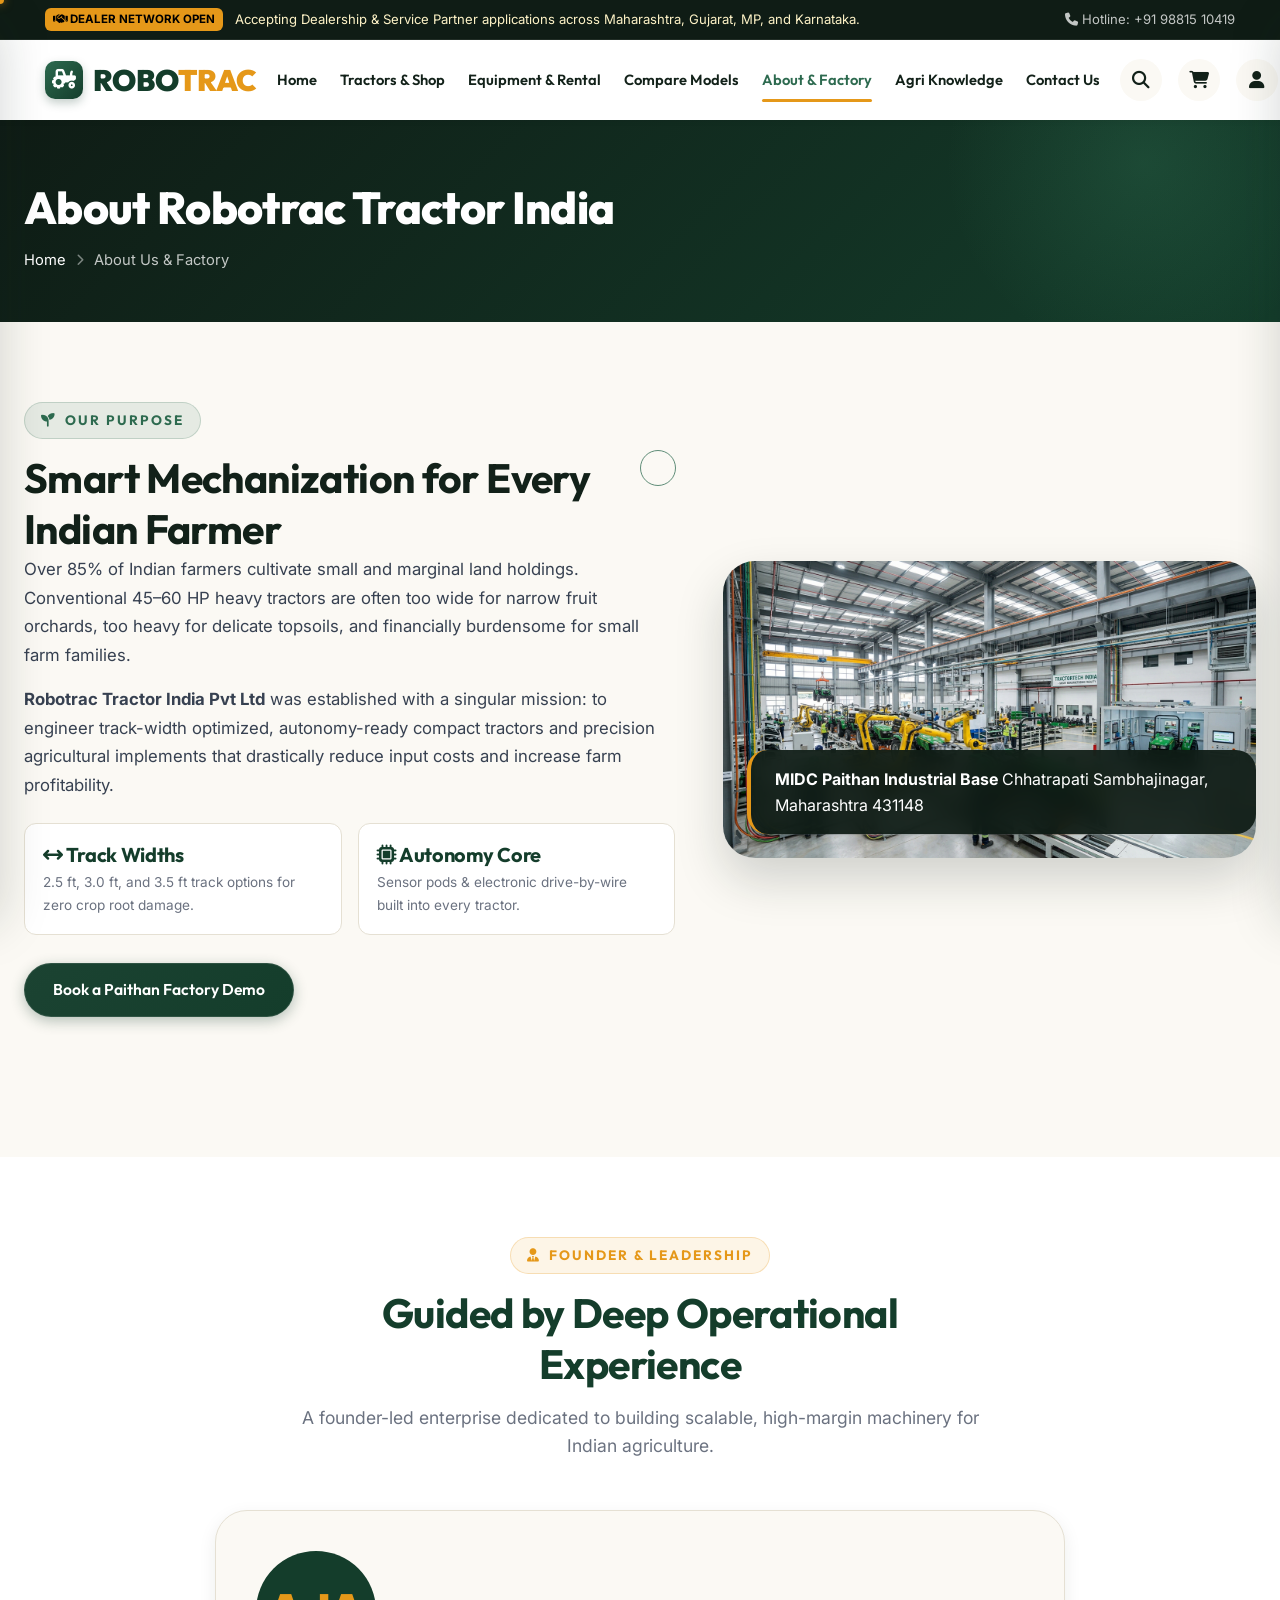
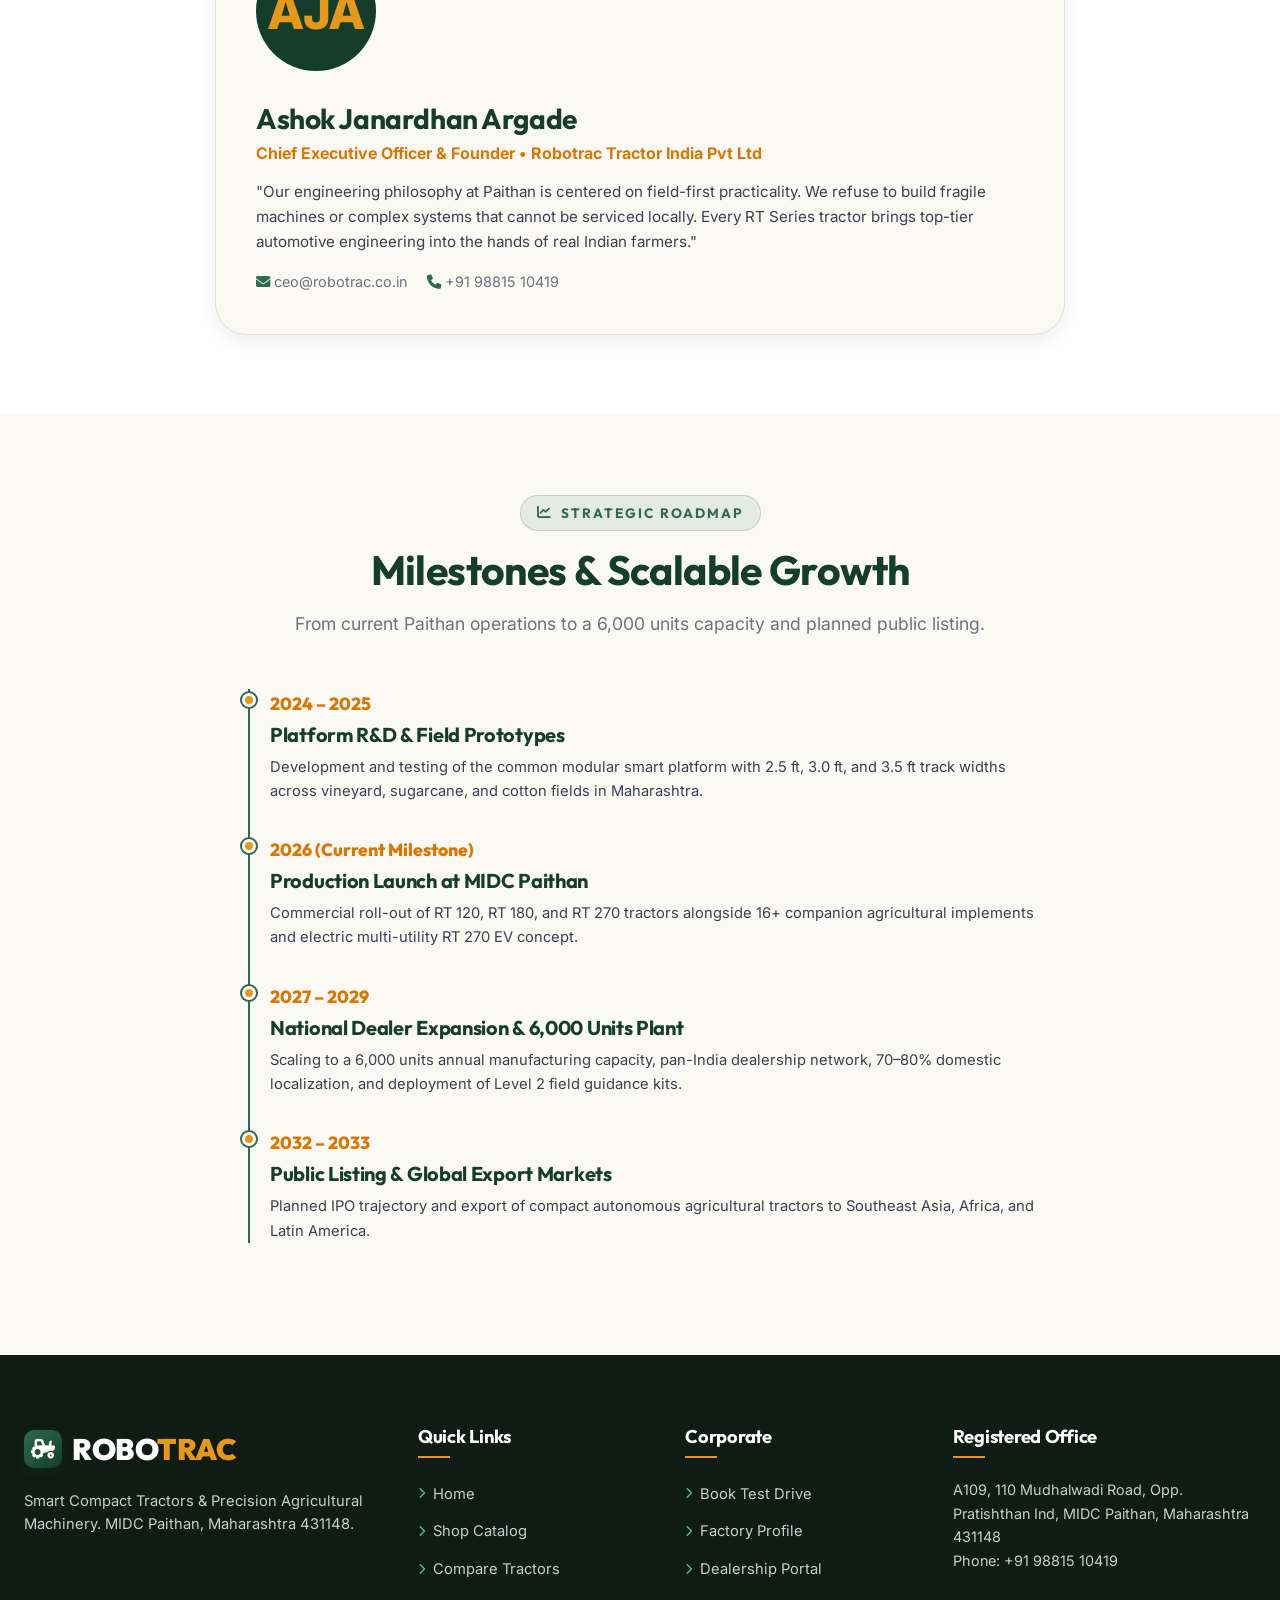
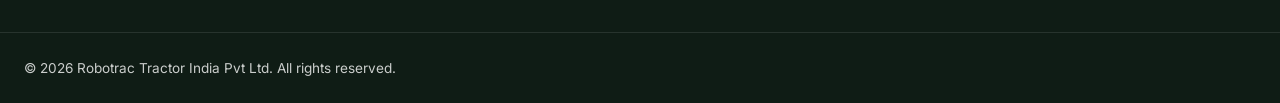
==== about.html @ bf5b4c95 "Initial commit: Multi-page agriculture & tractor ecommerce website for Robotrac RT Series" ====
<!DOCTYPE html>
<html lang="en">
<head>
  <meta charset="UTF-8" />
  <meta name="viewport" content="width=device-width, initial-scale=1.0" />
  <title>About Us & MIDC Paithan Factory | Robotrac Tractor India</title>
  <meta name="description" content="Learn about Robotrac Tractor India Pvt Ltd, our leadership under Ashok Janardhan Argade, our manufacturing facility at MIDC Paithan Maharashtra, and our Make in India vision." />
  
  <link rel="icon" type="image/svg+xml" href="data:image/svg+xml,<svg xmlns='http://www.w3.org/2000/svg' viewBox='0 0 100 100'><text y='.9em' font-size='90'>🚜</text></svg>" />
  <link rel="stylesheet" href="https://cdnjs.cloudflare.com/ajax/libs/font-awesome/6.5.1/css/all.min.css" />

  <link rel="stylesheet" href="css/main.css" />
  <link rel="stylesheet" href="css/components.css" />
  <link rel="stylesheet" href="css/pages.css" />
  <link rel="stylesheet" href="css/responsive.css" />
</head>
<body>

  <!-- Top Ticker -->
  <div class="top-ticker">
    <div class="container top-ticker-inner">
      <div class="ticker-highlight">
        <span class="ticker-badge"><i class="fa-solid fa-handshake"></i> Dealer Network Open</span>
        <span>Accepting Dealership & Service Partner applications across Maharashtra, Gujarat, MP, and Karnataka.</span>
      </div>
      <div class="ticker-links">
        <a href="tel:+919881510419"><i class="fa-solid fa-phone"></i> Hotline: +91 98815 10419</a>
      </div>
    </div>
  </div>

  <!-- Header -->
  <header class="site-header" id="mainNavbar">
    <div class="container nav-container">
      <a href="index.html" class="brand-logo">
        <div class="logo-leaf-icon"><i class="fa-solid fa-tractor"></i></div>
        <span>ROBO<span class="brand-highlight">TRAC</span></span>
      </a>

      <nav class="nav-menu-desktop" aria-label="Main Navigation">
        <div class="nav-item"><a href="index.html" class="nav-link-item">Home</a></div>
        <div class="nav-item"><a href="shop.html" class="nav-link-item">Tractors & Shop</a></div>
        <div class="nav-item"><a href="services.html" class="nav-link-item">Equipment & Rental</a></div>
        <div class="nav-item"><a href="compare.html" class="nav-link-item">Compare Models</a></div>
        <div class="nav-item"><a href="about.html" class="nav-link-item active">About & Factory</a></div>
        <div class="nav-item"><a href="blog.html" class="nav-link-item">Agri Knowledge</a></div>
        <div class="nav-item"><a href="contact.html" class="nav-link-item">Contact Us</a></div>
      </nav>

      <div class="nav-actions">
        <button class="nav-icon-btn search-trigger-btn" aria-label="Search site"><i class="fa-solid fa-magnifying-glass"></i></button>
        <button class="nav-icon-btn cart-toggle-btn" aria-label="Cart"><i class="fa-solid fa-cart-shopping"></i><span class="cart-count-badge" style="display:none;">0</span></button>
        <a href="login.html" class="nav-icon-btn" aria-label="Farmer Login" title="Farmer Account"><i class="fa-solid fa-user"></i></a>
        <button class="mobile-menu-toggle" id="mobileNavToggle" aria-label="Toggle menu"><i class="fa-solid fa-bars-staggered"></i></button>
      </div>
    </div>
  </header>

  <!-- Page Banner -->
  <section class="page-hero-banner">
    <div class="container">
      <h1 class="page-hero-title">About Robotrac Tractor India</h1>
      <div class="breadcrumb-list">
        <a href="index.html">Home</a>
        <i class="fa-solid fa-chevron-right"></i>
        <span>About Us & Factory</span>
      </div>
    </div>
  </section>

  <!-- Story & Vision -->
  <section class="section-padding" style="background: var(--bg-cream);">
    <div class="container">
      <div class="factory-showcase-grid">
        <div>
          <span class="eyebrow-tag"><i class="fa-solid fa-seedling"></i> Our Purpose</span>
          <h2>Smart Mechanization for Every Indian Farmer</h2>
          <p style="font-size:1.05rem; line-height:1.7; color:var(--text-body); margin-bottom:16px;">
            Over 85% of Indian farmers cultivate small and marginal land holdings. Conventional 45–60 HP heavy tractors are often too wide for narrow fruit orchards, too heavy for delicate topsoils, and financially burdensome for small farm families.
          </p>
          <p style="font-size:1.05rem; line-height:1.7; color:var(--text-body); margin-bottom:24px;">
            <strong>Robotrac Tractor India Pvt Ltd</strong> was established with a singular mission: to engineer track-width optimized, autonomy-ready compact tractors and precision agricultural implements that drastically reduce input costs and increase farm profitability.
          </p>
          
          <div style="display:grid; grid-template-columns:1fr 1fr; gap:16px; margin-bottom:28px;">
            <div style="background:#ffffff; padding:18px; border-radius:var(--radius-md); border:1px solid var(--border-light);">
              <h4 style="color:var(--primary-forest); margin-bottom:4px;"><i class="fa-solid fa-arrows-left-right"></i> Track Widths</h4>
              <p style="font-size:0.85rem; color:var(--text-muted); margin:0;">2.5 ft, 3.0 ft, and 3.5 ft track options for zero crop root damage.</p>
            </div>
            <div style="background:#ffffff; padding:18px; border-radius:var(--radius-md); border:1px solid var(--border-light);">
              <h4 style="color:var(--primary-forest); margin-bottom:4px;"><i class="fa-solid fa-microchip"></i> Autonomy Core</h4>
              <p style="font-size:0.85rem; color:var(--text-muted); margin:0;">Sensor pods & electronic drive-by-wire built into every tractor.</p>
            </div>
          </div>
          
          <a href="contact.html?type=test-drive" class="btn btn-primary">Book a Paithan Factory Demo</a>
        </div>

        <div class="factory-img-frame">
          <img src="images/factory-paithan.jpg" alt="MIDC Paithan Manufacturing Facility">
          <div class="factory-badge-over">
            <strong>MIDC Paithan Industrial Base</strong>
            <span>Chhatrapati Sambhajinagar, Maharashtra 431148</span>
          </div>
        </div>
      </div>
    </div>
  </section>

  <!-- Leadership & Corporate Profile -->
  <section class="section-padding" style="background: var(--bg-white);">
    <div class="container">
      <div class="section-title-wrap">
        <span class="eyebrow-tag gold"><i class="fa-solid fa-user-tie"></i> Founder & Leadership</span>
        <h2>Guided by Deep Operational Experience</h2>
        <p class="section-subtitle">A founder-led enterprise dedicated to building scalable, high-margin machinery for Indian agriculture.</p>
      </div>

      <div style="max-width:850px; margin:0 auto; background:var(--bg-cream); border-radius:var(--radius-xl); padding:40px; border:1px solid var(--border-light); box-shadow:var(--shadow-md);">
        <div style="display:flex; gap:30px; align-items:center; flex-wrap:wrap;">
          <div style="width:120px; height:120px; border-radius:50%; background:var(--primary-forest); color:var(--accent-amber); display:flex; align-items:center; justify-content:center; font-size:3rem; font-weight:800; flex-shrink:0;">
            AJA
          </div>
          <div style="flex-grow:1;">
            <h3 style="color:var(--primary-forest); margin-bottom:4px;">Ashok Janardhan Argade</h3>
            <p style="color:var(--accent-warm); font-weight:700; margin-bottom:12px;">Chief Executive Officer & Founder • Robotrac Tractor India Pvt Ltd</p>
            <p style="font-size:0.95rem; color:var(--text-body); line-height:1.65; margin-bottom:16px;">
              "Our engineering philosophy at Paithan is centered on field-first practicality. We refuse to build fragile machines or complex systems that cannot be serviced locally. Every RT Series tractor brings top-tier automotive engineering into the hands of real Indian farmers."
            </p>
            <div style="display:flex; gap:20px; font-size:0.9rem; color:var(--text-muted);">
              <span><i class="fa-solid fa-envelope" style="color:var(--primary-leaf);"></i> ceo@robotrac.co.in</span>
              <span><i class="fa-solid fa-phone" style="color:var(--primary-leaf);"></i> +91 98815 10419</span>
            </div>
          </div>
        </div>
      </div>
    </div>
  </section>

  <!-- Make in India, CSR & Corporate Roadmap -->
  <section class="section-padding" style="background: var(--bg-cream);">
    <div class="container">
      <div class="section-title-wrap">
        <span class="eyebrow-tag"><i class="fa-solid fa-chart-line"></i> Strategic Roadmap</span>
        <h2>Milestones & Scalable Growth</h2>
        <p class="section-subtitle">From current Paithan operations to a 6,000 units capacity and planned public listing.</p>
      </div>

      <div style="max-width:800px; margin:0 auto;" class="timeline-vertical">
        <div class="timeline-point-item">
          <span class="timeline-year-tag">2024 – 2025</span>
          <h4 style="color:var(--primary-forest); margin:4px 0 8px 0;">Platform R&D & Field Prototypes</h4>
          <p style="font-size:0.92rem; color:var(--text-body);">
            Development and testing of the common modular smart platform with 2.5 ft, 3.0 ft, and 3.5 ft track widths across vineyard, sugarcane, and cotton fields in Maharashtra.
          </p>
        </div>

        <div class="timeline-point-item">
          <span class="timeline-year-tag">2026 (Current Milestone)</span>
          <h4 style="color:var(--primary-forest); margin:4px 0 8px 0;">Production Launch at MIDC Paithan</h4>
          <p style="font-size:0.92rem; color:var(--text-body);">
            Commercial roll-out of RT 120, RT 180, and RT 270 tractors alongside 16+ companion agricultural implements and electric multi-utility RT 270 EV concept.
          </p>
        </div>

        <div class="timeline-point-item">
          <span class="timeline-year-tag">2027 – 2029</span>
          <h4 style="color:var(--primary-forest); margin:4px 0 8px 0;">National Dealer Expansion & 6,000 Units Plant</h4>
          <p style="font-size:0.92rem; color:var(--text-body);">
            Scaling to a 6,000 units annual manufacturing capacity, pan-India dealership network, 70–80% domestic localization, and deployment of Level 2 field guidance kits.
          </p>
        </div>

        <div class="timeline-point-item">
          <span class="timeline-year-tag">2032 – 2033</span>
          <h4 style="color:var(--primary-forest); margin:4px 0 8px 0;">Public Listing & Global Export Markets</h4>
          <p style="font-size:0.92rem; color:var(--text-body);">
            Planned IPO trajectory and export of compact autonomous agricultural tractors to Southeast Asia, Africa, and Latin America.
          </p>
        </div>
      </div>
    </div>
  </section>

  <!-- Footer -->
  <footer class="site-footer">
    <div class="container footer-top-grid">
      <div class="footer-brand-col">
        <a href="index.html" class="brand-logo">
          <div class="logo-leaf-icon"><i class="fa-solid fa-tractor"></i></div>
          <span>ROBO<span class="brand-highlight">TRAC</span></span>
        </a>
        <p>Smart Compact Tractors & Precision Agricultural Machinery. MIDC Paithan, Maharashtra 431148.</p>
      </div>
      <div>
        <h4 class="footer-widget-title">Quick Links</h4>
        <ul class="footer-links-list">
          <li><a href="index.html"><i class="fa-solid fa-chevron-right"></i> Home</a></li>
          <li><a href="shop.html"><i class="fa-solid fa-chevron-right"></i> Shop Catalog</a></li>
          <li><a href="compare.html"><i class="fa-solid fa-chevron-right"></i> Compare Tractors</a></li>
        </ul>
      </div>
      <div>
        <h4 class="footer-widget-title">Corporate</h4>
        <ul class="footer-links-list">
          <li><a href="contact.html?type=test-drive"><i class="fa-solid fa-chevron-right"></i> Book Test Drive</a></li>
          <li><a href="about.html"><i class="fa-solid fa-chevron-right"></i> Factory Profile</a></li>
          <li><a href="contact.html?type=dealership"><i class="fa-solid fa-chevron-right"></i> Dealership Portal</a></li>
        </ul>
      </div>
      <div>
        <h4 class="footer-widget-title">Registered Office</h4>
        <p style="font-size:0.9rem;">A109, 110 Mudhalwadi Road, Opp. Pratishthan Ind, MIDC Paithan, Maharashtra 431148<br>Phone: +91 98815 10419</p>
      </div>
    </div>
    <div class="footer-bottom-bar">
      <div class="container footer-bottom-inner">
        <p>© 2026 Robotrac Tractor India Pvt Ltd. All rights reserved.</p>
      </div>
    </div>
  </footer>

  <!-- Slideout Cart -->
  <div class="cart-overlay" id="cartOverlay"></div>
  <aside class="cart-drawer" id="cartDrawer">
    <div class="cart-drawer-header">
      <h3><i class="fa-solid fa-tractor"></i> Machinery Cart</h3>
      <button class="cart-close-btn" id="cartCloseBtn"><i class="fa-solid fa-xmark"></i></button>
    </div>
    <div class="cart-drawer-items" id="cartDrawerItems"></div>
    <div class="cart-drawer-footer" id="cartDrawerFooter"></div>
  </aside>

  <!-- Mobile Menu -->
  <div class="mobile-nav-overlay" id="mobileNavOverlay"></div>
  <aside class="mobile-nav-menu" id="mobileNavMenu">
    <div class="mobile-nav-head">
      <a href="index.html" class="brand-logo" style="font-size:1.4rem;">
        <div class="logo-leaf-icon" style="width:30px;height:30px;font-size:0.9rem;"><i class="fa-solid fa-tractor"></i></div>
        <span>ROBO<span class="brand-highlight">TRAC</span></span>
      </a>
      <button class="mobile-nav-close" id="mobileNavClose"><i class="fa-solid fa-xmark"></i></button>
    </div>
    <div class="mobile-nav-links">
      <a href="index.html" class="mobile-nav-link">Home</a>
      <a href="shop.html" class="mobile-nav-link">Tractors & Shop</a>
      <a href="services.html" class="mobile-nav-link">Equipment Rental</a>
      <a href="compare.html" class="mobile-nav-link">Compare Models</a>
      <a href="about.html" class="mobile-nav-link active">About & Factory</a>
      <a href="blog.html" class="mobile-nav-link">Agri Knowledge</a>
      <a href="contact.html" class="mobile-nav-link">Contact Us</a>
    </div>
  </aside>

  <!-- Mobile Bottom Bar -->
  <nav class="mobile-bottom-bar">
    <div class="mobile-bottom-nav">
      <a href="index.html" class="bottom-nav-item"><i class="fa-solid fa-house"></i><span>Home</span></a>
      <a href="shop.html" class="bottom-nav-item"><i class="fa-solid fa-tractor"></i><span>Tractors</span></a>
      <a href="index.html#customizerSection" class="bottom-nav-item highlight-fab"><i class="fa-solid fa-wand-magic-sparkles"></i><span>EMI</span></a>
      <a href="cart.html" class="bottom-nav-item cart-toggle-btn"><i class="fa-solid fa-cart-shopping"></i><span>Cart</span></a>
      <a href="tel:+919881510419" class="bottom-nav-item"><i class="fa-solid fa-phone-volume"></i><span>Call</span></a>
    </div>
  </nav>

  <script src="js/products-data.js"></script>
  <script src="js/cart.js"></script>
  <script src="js/main.js"></script>
</body>
</html>
---- css/main.css ----
/* ==========================================================================
   ROBOTRAC DESIGN SYSTEM & BASE STYLES
   Inspired by Agrezen, Farmhub & Agrigo Themes
   ========================================================================== */

@import url('https://fonts.googleapis.com/css2?family=Cinzel:wght@500;700&family=Inter:wght@300;400;500;600;700&family=Outfit:wght@400;500;600;700;800;900&display=swap');

:root {
  /* --- Brand Color Tokens --- */
  --primary-forest: #143d2b;       /* Deep rich agriculture forest green */
  --primary-green: #1b4332;        /* Classic Agrezen farm green */
  --primary-leaf: #2d6a4f;         /* Mid leaf green */
  --primary-sprout: #52b788;       /* Vibrant fresh sprout green */
  --primary-light: #d8f3dc;        /* Soft mint accent */

  --accent-amber: #e59819;         /* Golden wheat / Harvest amber */
  --accent-gold: #f59e0b;          /* Bright harvest gold */
  --accent-warm: #d97706;          /* Deep warm bronze gold */
  --accent-cream: #fef3c7;         /* Soft butter cream highlight */

  --bg-cream: #fbf9f4;            /* Warm organic background */
  --bg-light: #f4efe6;            /* Secondary natural background */
  --bg-white: #ffffff;            /* Card & modal pure white */
  --bg-dark: #0f1c15;             /* Footer & dark hero background */
  --bg-darker: #09120e;           /* Deepest dark forest */

  --text-dark: #122119;           /* Primary text dark */
  --text-body: #374151;           /* Crisp body text */
  --text-muted: #6b7280;          /* Secondary gray text */
  --text-light: #9ca3af;          /* Light tertiary text */
  --text-white: #ffffff;          /* Pure white text */
  
  --border-light: #e5e0d3;        /* Warm border */
  --border-green: rgba(27, 67, 50, 0.15);
  --border-gold: rgba(229, 152, 25, 0.25);

  /* --- Shadows & Glassmorphism --- */
  --shadow-sm: 0 2px 6px rgba(18, 33, 25, 0.05);
  --shadow-md: 0 6px 18px rgba(18, 33, 25, 0.08);
  --shadow-lg: 0 14px 30px rgba(18, 33, 25, 0.12);
  --shadow-xl: 0 22px 48px rgba(18, 33, 25, 0.18);
  --shadow-glow: 0 0 25px rgba(82, 183, 136, 0.35);

  /* --- Typography --- */
  --font-heading: 'Outfit', -apple-system, BlinkMacSystemFont, 'Segoe UI', Roboto, sans-serif;
  --font-body: 'Inter', -apple-system, BlinkMacSystemFont, 'Segoe UI', Roboto, sans-serif;
  --font-accent: 'Cinzel', serif;

  /* --- Border Radius --- */
  --radius-sm: 6px;
  --radius-md: 12px;
  --radius-lg: 20px;
  --radius-xl: 32px;
  --radius-full: 9999px;

  /* --- Transitions --- */
  --transition-fast: 0.2s cubic-bezier(0.4, 0, 0.2, 1);
  --transition-normal: 0.35s cubic-bezier(0.4, 0, 0.2, 1);
  --transition-slow: 0.5s cubic-bezier(0.4, 0, 0.2, 1);
}

/* --- Global Reset & Box Sizing --- */
*, *::before, *::after {
  margin: 0;
  padding: 0;
  box-sizing: border-box;
}

html {
  font-size: 16px;
  scroll-behavior: smooth;
  -webkit-text-size-adjust: 100%;
}

/* --- CUSTOM INTERACTIVE CURSOR --- */
.custom-cursor-dot {
  position: fixed;
  top: 0;
  left: 0;
  width: 8px;
  height: 8px;
  background: var(--accent-amber);
  border-radius: 50%;
  pointer-events: none;
  z-index: 999999;
  transform: translate(-50%, -50%);
  transition: width 0.2s, height 0.2s, background 0.2s, opacity 0.2s;
  box-shadow: 0 0 10px rgba(229, 152, 25, 0.6);
}

.custom-cursor-ring {
  position: fixed;
  top: 0;
  left: 0;
  width: 36px;
  height: 36px;
  border: 1.5px solid var(--primary-leaf);
  border-radius: 50%;
  pointer-events: none;
  z-index: 999998;
  transform: translate(-50%, -50%);
  transition: transform 0.08s ease-out, width 0.25s, height 0.25s, border-color 0.25s, background 0.25s;
  opacity: 0.75;
}

body.cursor-hover .custom-cursor-dot {
  width: 14px;
  height: 14px;
  background: var(--primary-sprout);
  box-shadow: 0 0 16px rgba(82, 183, 136, 0.9);
}

body.cursor-hover .custom-cursor-ring {
  width: 52px;
  height: 52px;
  border-color: var(--accent-amber);
  background: rgba(229, 152, 25, 0.08);
  opacity: 0.9;
}

@media (max-width: 1024px) {
  .custom-cursor-dot,
  .custom-cursor-ring {
    display: none !important;
  }
}

/* --- HOVER EFFECTS & SHINE ANIMATIONS --- */
/* Shimmer Shine on Buttons */
.btn {
  position: relative;
  overflow: hidden;
}

.btn::after {
  content: '';
  position: absolute;
  top: -50%;
  left: -60%;
  width: 40%;
  height: 200%;
  background: linear-gradient(
    60deg,
    rgba(255, 255, 255, 0) 0%,
    rgba(255, 255, 255, 0.25) 50%,
    rgba(255, 255, 255, 0) 100%
  );
  transform: rotate(25deg);
  transition: all 0.65s cubic-bezier(0.4, 0, 0.2, 1);
  pointer-events: none;
}

.btn:hover::after {
  left: 130%;
}

/* Product Card Hover Shimmer & Glow */
.product-card {
  transition: transform 0.4s cubic-bezier(0.165, 0.84, 0.44, 1), box-shadow 0.4s cubic-bezier(0.165, 0.84, 0.44, 1), border-color 0.3s ease;
  position: relative;
}

.product-card:hover {
  transform: translateY(-8px) scale(1.01);
  box-shadow: 0 20px 40px rgba(20, 61, 43, 0.16);
  border-color: var(--primary-sprout);
}

.product-thumb-box::before {
  content: '';
  position: absolute;
  top: 0;
  left: -100%;
  width: 50%;
  height: 100%;
  background: linear-gradient(
    to right,
    rgba(255, 255, 255, 0) 0%,
    rgba(255, 255, 255, 0.3) 50%,
    rgba(255, 255, 255, 0) 100%
  );
  transform: skewX(-25deg);
  transition: all 0.75s ease;
  z-index: 3;
  pointer-events: none;
}

.product-card:hover .product-thumb-box::before {
  left: 150%;
}

/* Category Round Card Hover */
.category-round-card {
  transition: transform 0.35s cubic-bezier(0.175, 0.885, 0.32, 1.275), box-shadow 0.35s ease, border-color 0.35s ease;
}

.category-round-card:hover {
  transform: translateY(-8px) scale(1.03);
  box-shadow: 0 16px 30px rgba(20, 61, 43, 0.12);
  border-color: var(--accent-amber);
}

/* Service & Feature Card Hover */
.service-box-card,
.tech-feature-card,
.feature-card,
.corp-card,
.offer-card {
  transition: transform 0.35s cubic-bezier(0.165, 0.84, 0.44, 1), box-shadow 0.35s ease, border-color 0.35s ease;
}

.service-box-card:hover,
.feature-card:hover {
  transform: translateY(-8px);
  box-shadow: 0 20px 40px rgba(20, 61, 43, 0.15);
  border-color: var(--primary-sprout);
}

/* Action Buttons Hover Rotate & Glow */
.action-btn {
  transition: transform 0.25s cubic-bezier(0.175, 0.885, 0.32, 1.275), background 0.2s, color 0.2s, box-shadow 0.25s;
}

.action-btn:hover {
  transform: scale(1.15) rotate(4deg);
  box-shadow: 0 6px 16px rgba(0, 0, 0, 0.2);
}

/* Nav Link Hover Underline Animation */
.nav-link-item {
  position: relative;
}

.nav-link-item::after {
  content: '';
  position: absolute;
  bottom: 2px;
  left: 50%;
  width: 0;
  height: 2px;
  background: var(--accent-amber);
  transition: width 0.3s cubic-bezier(0.4, 0, 0.2, 1), left 0.3s cubic-bezier(0.4, 0, 0.2, 1);
  border-radius: 2px;
}

.nav-link-item:hover::after {
  width: 100%;
  left: 0;
}

.nav-link-item.active::after {
  width: 100%;
  left: 0;
}

body {
  font-family: var(--font-body);
  color: var(--text-body);
  background-color: var(--bg-cream);
  line-height: 1.65;
  overflow-x: hidden;
  position: relative;
  -webkit-font-smoothing: antialiased;
}

body.no-scroll,
body.drawer-open {
  overflow: hidden;
}

/* --- Typography Defaults --- */
h1, h2, h3, h4, h5, h6 {
  font-family: var(--font-heading);
  color: var(--text-dark);
  font-weight: 700;
  line-height: 1.25;
  letter-spacing: -0.015em;
}

h1 { font-size: clamp(2.2rem, 4.5vw, 3.8rem); font-weight: 800; }
h2 { font-size: clamp(1.8rem, 3.2vw, 2.6rem); }
h3 { font-size: clamp(1.35rem, 2.2vw, 1.85rem); }
h4 { font-size: 1.25rem; }
h5 { font-size: 1.1rem; }
h6 { font-size: 0.95rem; }

p {
  margin-bottom: 1rem;
}

p:last-child {
  margin-bottom: 0;
}

a {
  color: inherit;
  text-decoration: none;
  transition: color var(--transition-fast);
}

img {
  max-width: 100%;
  height: auto;
  display: block;
}

ul, ol {
  list-style: none;
}

button, input, select, textarea {
  font-family: inherit;
  font-size: 1rem;
  border: none;
  outline: none;
}

button {
  cursor: pointer;
  background: transparent;
}

/* --- Layout Containers --- */
.container {
  width: 100%;
  max-width: 1280px;
  margin-left: auto;
  margin-right: auto;
  padding-left: 24px;
  padding-right: 24px;
}

.container-fluid {
  width: 100%;
  padding-left: 24px;
  padding-right: 24px;
}

.section-padding {
  padding-top: 80px;
  padding-bottom: 80px;
}

.section-padding-sm {
  padding-top: 48px;
  padding-bottom: 48px;
}

.section-title-wrap {
  text-align: center;
  max-width: 720px;
  margin: 0 auto 50px auto;
}

.section-title-wrap.text-start {
  text-align: left;
  margin-left: 0;
}

.eyebrow-tag {
  display: inline-flex;
  align-items: center;
  gap: 8px;
  font-family: var(--font-heading);
  font-size: 0.85rem;
  font-weight: 700;
  text-transform: uppercase;
  letter-spacing: 2px;
  color: var(--primary-leaf);
  background: rgba(45, 106, 79, 0.1);
  padding: 6px 16px;
  border-radius: var(--radius-full);
  margin-bottom: 14px;
  border: 1px solid rgba(45, 106, 79, 0.2);
}

.eyebrow-tag.gold {
  color: var(--accent-amber);
  background: rgba(229, 152, 25, 0.1);
  border-color: rgba(229, 152, 25, 0.25);
}

.section-title-wrap h2 {
  margin-bottom: 14px;
  color: var(--primary-forest);
}

.section-subtitle {
  font-size: 1.1rem;
  color: var(--text-muted);
  line-height: 1.6;
}

/* --- Universal Buttons --- */
.btn {
  display: inline-flex;
  align-items: center;
  justify-content: center;
  gap: 10px;
  padding: 13px 28px;
  border-radius: var(--radius-full);
  font-family: var(--font-heading);
  font-size: 0.98rem;
  font-weight: 600;
  transition: all var(--transition-normal);
  text-align: center;
  position: relative;
  overflow: hidden;
  z-index: 1;
}

.btn-primary {
  background: linear-gradient(135deg, var(--primary-green) 0%, var(--primary-forest) 100%);
  color: var(--text-white);
  box-shadow: 0 4px 14px rgba(20, 61, 43, 0.3);
  border: 1px solid rgba(255, 255, 255, 0.1);
}

.btn-primary:hover {
  background: linear-gradient(135deg, var(--primary-leaf) 0%, var(--primary-green) 100%);
  transform: translateY(-2px);
  box-shadow: 0 8px 22px rgba(20, 61, 43, 0.4);
  color: var(--text-white);
}

.btn-accent {
  background: linear-gradient(135deg, var(--accent-amber) 0%, var(--accent-warm) 100%);
  color: #ffffff;
  box-shadow: 0 4px 14px rgba(229, 152, 25, 0.35);
}

.btn-accent:hover {
  background: linear-gradient(135deg, #f59e0b 0%, var(--accent-amber) 100%);
  transform: translateY(-2px);
  box-shadow: 0 8px 22px rgba(229, 152, 25, 0.45);
  color: #ffffff;
}

.btn-outline {
  background: transparent;
  color: var(--primary-green);
  border: 2px solid var(--primary-green);
}

.btn-outline:hover {
  background: var(--primary-green);
  color: var(--text-white);
  transform: translateY(-2px);
}

.btn-outline-white {
  background: rgba(255, 255, 255, 0.08);
  color: #ffffff;
  border: 1.5px solid rgba(255, 255, 255, 0.4);
  backdrop-filter: blur(8px);
}

.btn-outline-white:hover {
  background: #ffffff;
  color: var(--primary-forest);
  border-color: #ffffff;
}

.btn-sm {
  padding: 8px 18px;
  font-size: 0.88rem;
}

.btn-lg {
  padding: 16px 36px;
  font-size: 1.08rem;
}

.btn-icon {
  width: 44px;
  height: 44px;
  padding: 0;
  border-radius: 50%;
}

.w-100 { width: 100%; }

/* --- Badges & Micro-Pills --- */
.product-badge {
  position: absolute;
  top: 14px;
  left: 14px;
  background: var(--accent-amber);
  color: #ffffff;
  font-family: var(--font-heading);
  font-size: 0.75rem;
  font-weight: 700;
  text-transform: uppercase;
  letter-spacing: 0.5px;
  padding: 4px 12px;
  border-radius: var(--radius-full);
  z-index: 2;
  box-shadow: 0 2px 8px rgba(0,0,0,0.15);
}

.product-badge.badge-primary {
  background: var(--primary-green);
}

.product-badge.badge-green {
  background: var(--primary-sprout);
  color: var(--primary-forest);
}

.stars-gold {
  color: #fbbf24;
  display: inline-flex;
  gap: 3px;
  font-size: 0.9rem;
}

/* --- Toast Notifications --- */
.toast-container {
  position: fixed;
  bottom: 24px;
  right: 24px;
  z-index: 99999;
  display: flex;
  flex-direction: column;
  gap: 10px;
  pointer-events: none;
}

.toast-item {
  pointer-events: auto;
  display: flex;
  align-items: center;
  gap: 12px;
  background: #ffffff;
  color: var(--text-dark);
  padding: 14px 20px;
  border-radius: var(--radius-md);
  box-shadow: var(--shadow-xl);
  border-left: 5px solid var(--primary-green);
  font-weight: 500;
  font-size: 0.92rem;
  transform: translateX(120%);
  transition: transform 0.35s cubic-bezier(0.175, 0.885, 0.32, 1.275);
}

.toast-item.show {
  transform: translateX(0);
}

.toast-item.toast-success {
  border-left-color: var(--primary-sprout);
}
.toast-item.toast-success .toast-icon { color: var(--primary-sprout); }

.toast-item.toast-error {
  border-left-color: #ef4444;
}
.toast-item.toast-error .toast-icon { color: #ef4444; }

.toast-item.toast-info {
  border-left-color: var(--accent-amber);
}
.toast-item.toast-info .toast-icon { color: var(--accent-amber); }

/* --- Breadcrumb Bar --- */
.page-hero-banner {
  background: linear-gradient(135deg, var(--bg-dark) 0%, var(--primary-forest) 100%);
  color: #ffffff;
  padding: 60px 0 50px 0;
  position: relative;
  overflow: hidden;
}

.page-hero-banner::after {
  content: '';
  position: absolute;
  right: -5%;
  bottom: -20%;
  width: 400px;
  height: 400px;
  background: radial-gradient(circle, rgba(82, 183, 136, 0.15) 0%, transparent 70%);
  pointer-events: none;
}

.page-hero-title {
  color: #ffffff;
  font-size: clamp(2rem, 3.5vw, 3rem);
  margin-bottom: 12px;
}

.breadcrumb-list {
  display: flex;
  align-items: center;
  gap: 10px;
  font-size: 0.92rem;
  color: rgba(255, 255, 255, 0.75);
}

.breadcrumb-list a {
  color: #ffffff;
}

.breadcrumb-list a:hover {
  color: var(--accent-amber);
}

.breadcrumb-list i {
  font-size: 0.75rem;
  opacity: 0.6;
}

/* --- Back to Top Float --- */
.back-to-top {
  position: fixed;
  bottom: 30px;
  right: 30px;
  width: 46px;
  height: 46px;
  background: var(--primary-green);
  color: #ffffff;
  border-radius: 50%;
  display: flex;
  align-items: center;
  justify-content: center;
  box-shadow: var(--shadow-lg);
  opacity: 0;
  visibility: hidden;
  transform: translateY(20px);
  transition: all var(--transition-normal);
  z-index: 999;
}

.back-to-top.visible {
  opacity: 1;
  visibility: visible;
  transform: translateY(0);
}

.back-to-top:hover {
  background: var(--accent-amber);
  transform: translateY(-4px);
}
---- css/components.css ----
/* ==========================================================================
   ROBOTRAC UI COMPONENTS STYLING
   Header, Hero, Product Cards, Cart Drawer, Customizer, Modals, Footer
   ========================================================================== */

/* --- 1. TOP ANNOUNCEMENT TICKER --- */
.top-ticker {
  background: var(--bg-dark);
  color: var(--accent-cream);
  font-size: 0.82rem;
  padding: 8px 0;
  border-bottom: 1px solid rgba(255, 255, 255, 0.08);
  width: 100%;
}

.top-ticker .container {
  max-width: 100% !important;
  width: 100%;
  padding-left: clamp(20px, 3.5vw, 60px);
  padding-right: clamp(20px, 3.5vw, 60px);
}

.top-ticker-inner {
  display: flex;
  justify-content: space-between;
  align-items: center;
  width: 100%;
}

.ticker-highlight {
  display: flex;
  align-items: center;
  gap: 12px;
  white-space: nowrap;
  overflow: hidden;
  text-overflow: ellipsis;
}

.ticker-badge {
  background: var(--accent-amber);
  color: #000000;
  font-weight: 700;
  font-size: 0.72rem;
  padding: 2px 8px;
  border-radius: var(--radius-sm);
  text-transform: uppercase;
  flex-shrink: 0;
}

.ticker-links {
  display: flex;
  align-items: center;
  gap: 20px;
  flex-shrink: 0;
  white-space: nowrap;
}

.ticker-links a {
  color: rgba(255, 255, 255, 0.75);
}

.ticker-links a:hover {
  color: var(--accent-amber);
}

.ticker-currency select {
  background: rgba(255, 255, 255, 0.1);
  color: #ffffff;
  font-size: 0.78rem;
  padding: 2px 6px;
  border-radius: 4px;
  border: 1px solid rgba(255, 255, 255, 0.2);
}

/* --- 2. HEADER TOPBAR & MAIN NAVIGATION --- */
.header-topbar {
  background: var(--primary-forest);
  color: rgba(255, 255, 255, 0.85);
  font-size: 0.88rem;
  padding: 10px 0;
  border-bottom: 1px solid rgba(255, 255, 255, 0.08);
  width: 100%;
}

.header-topbar .container {
  max-width: 100% !important;
  width: 100%;
  padding-left: clamp(20px, 3.5vw, 60px);
  padding-right: clamp(20px, 3.5vw, 60px);
}

.header-topbar-inner {
  display: flex;
  justify-content: space-between;
  align-items: center;
}

.topbar-info-list {
  display: flex;
  align-items: center;
  gap: 24px;
}

.topbar-info-item {
  display: flex;
  align-items: center;
  gap: 8px;
}

.topbar-info-item i {
  color: var(--accent-amber);
}

.topbar-socials {
  display: flex;
  align-items: center;
  gap: 14px;
}

.topbar-socials a {
  color: rgba(255, 255, 255, 0.7);
  transition: color var(--transition-fast);
}

.topbar-socials a:hover {
  color: var(--accent-amber);
}

/* Main Navbar */
.site-header {
  position: sticky;
  top: 0;
  z-index: 1000;
  background: rgba(255, 255, 255, 0.98);
  backdrop-filter: blur(12px);
  box-shadow: var(--shadow-sm);
  transition: all var(--transition-normal);
  width: 100%;
}

.site-header .container {
  max-width: 100% !important;
  width: 100%;
  padding-left: clamp(20px, 3.5vw, 60px);
  padding-right: clamp(20px, 3.5vw, 60px);
}

.site-header.scrolled {
  background: rgba(255, 255, 255, 0.99);
  box-shadow: var(--shadow-md);
  padding: 2px 0;
}

.nav-container {
  display: flex;
  align-items: center;
  justify-content: space-between;
  height: 80px;
  width: 100%;
  gap: 20px;
}

/* Logo */
.brand-logo {
  display: flex;
  align-items: center;
  gap: 10px;
  font-family: var(--font-heading);
  font-size: 1.85rem;
  font-weight: 900;
  letter-spacing: -0.5px;
  color: var(--primary-forest);
  flex-shrink: 0;
  white-space: nowrap;
}

.brand-logo .brand-highlight {
  color: var(--accent-amber);
}

.brand-logo .logo-leaf-icon {
  width: 38px;
  height: 38px;
  background: linear-gradient(135deg, var(--primary-leaf) 0%, var(--primary-forest) 100%);
  color: #ffffff;
  border-radius: 10px;
  display: flex;
  align-items: center;
  justify-content: center;
  font-size: 1.2rem;
  box-shadow: 0 4px 10px rgba(20, 61, 43, 0.25);
  flex-shrink: 0;
}

/* Desktop Navigation Links - Full Width No-Wrap */
.nav-menu-desktop {
  display: flex;
  align-items: center;
  gap: clamp(14px, 1.8vw, 32px);
  flex-shrink: 0;
  margin: 0 auto;
}

.nav-item {
  position: relative;
  flex-shrink: 0;
}

.nav-link-item {
  font-family: var(--font-heading);
  font-size: clamp(0.92rem, 1.05vw, 1rem);
  font-weight: 600;
  color: var(--text-dark);
  padding: 10px 0;
  display: inline-flex;
  align-items: center;
  gap: 6px;
  transition: color var(--transition-fast);
  white-space: nowrap !important;
  word-break: keep-all;
}

.nav-link-item:hover,
.nav-link-item.active {
  color: var(--primary-leaf);
}

.nav-link-item.active::after {
  content: '';
  position: absolute;
  bottom: 0;
  left: 0;
  width: 100%;
  height: 3px;
  background: var(--accent-amber);
  border-radius: 3px;
}

.nav-actions {
  display: flex;
  align-items: center;
  gap: 12px;
  flex-shrink: 0;
}

/* Dropdown Menu */
.nav-dropdown {
  position: absolute;
  top: 100%;
  left: 0;
  min-width: 240px;
  background: #ffffff;
  border-radius: var(--radius-md);
  box-shadow: var(--shadow-xl);
  padding: 12px 0;
  opacity: 0;
  visibility: hidden;
  transform: translateY(15px);
  transition: all var(--transition-normal);
  border: 1px solid rgba(0, 0, 0, 0.06);
  z-index: 100;
}

.nav-item:hover .nav-dropdown {
  opacity: 1;
  visibility: visible;
  transform: translateY(0);
}

.nav-dropdown a {
  display: flex;
  align-items: center;
  justify-content: space-between;
  padding: 10px 20px;
  font-size: 0.92rem;
  font-weight: 500;
  color: var(--text-body);
  transition: all var(--transition-fast);
}

.nav-dropdown a:hover {
  background: var(--bg-cream);
  color: var(--primary-green);
  padding-left: 24px;
}

.nav-dropdown a small {
  color: var(--accent-amber);
  font-weight: 600;
}

/* Header Action Buttons */
.nav-actions {
  display: flex;
  align-items: center;
  gap: 16px;
}

.nav-icon-btn {
  position: relative;
  width: 42px;
  height: 42px;
  border-radius: 50%;
  background: var(--bg-cream);
  color: var(--text-dark);
  display: flex;
  align-items: center;
  justify-content: center;
  font-size: 1.1rem;
  transition: all var(--transition-fast);
}

.nav-icon-btn:hover {
  background: var(--primary-light);
  color: var(--primary-green);
}

.cart-count-badge,
.wishlist-count-badge {
  position: absolute;
  top: -4px;
  right: -4px;
  background: var(--accent-amber);
  color: #000000;
  font-size: 0.72rem;
  font-weight: 800;
  width: 20px;
  height: 20px;
  border-radius: 50%;
  display: flex;
  align-items: center;
  justify-content: center;
  box-shadow: 0 2px 5px rgba(0,0,0,0.2);
}

.mobile-menu-toggle {
  display: none;
  font-size: 1.4rem;
  color: var(--primary-forest);
  padding: 8px;
}

/* --- 3. HERO BANNER SLIDER --- */
.hero-section {
  position: relative;
  background: linear-gradient(135deg, #0a1711 0%, #143d2b 100%);
  color: #ffffff;
  padding: 90px 0 110px 0;
  overflow: hidden;
}

.hero-bg-overlay {
  position: absolute;
  top: 0;
  left: 0;
  width: 100%;
  height: 100%;
  background-image: url('../images/hero-tractor-banner.jpg');
  background-size: cover;
  background-position: center;
  opacity: 0.35;
  filter: saturate(1.2);
}

.hero-grid {
  position: relative;
  z-index: 2;
  display: grid;
  grid-template-columns: 1.15fr 0.85fr;
  gap: 48px;
  align-items: center;
}

.hero-badge-pill {
  display: inline-flex;
  align-items: center;
  gap: 10px;
  background: rgba(255, 255, 255, 0.12);
  backdrop-filter: blur(10px);
  border: 1px solid rgba(255, 255, 255, 0.25);
  color: var(--accent-amber);
  font-family: var(--font-heading);
  font-weight: 700;
  font-size: 0.85rem;
  letter-spacing: 1px;
  text-transform: uppercase;
  padding: 8px 20px;
  border-radius: var(--radius-full);
  margin-bottom: 24px;
}

.hero-badge-pill i {
  color: var(--primary-sprout);
}

.hero-title {
  color: #ffffff;
  font-size: clamp(2.4rem, 4.2vw, 3.8rem);
  font-weight: 800;
  line-height: 1.18;
  margin-bottom: 20px;
}

.hero-title span {
  background: linear-gradient(135deg, #fef08a 0%, var(--accent-amber) 100%);
  -webkit-background-clip: text;
  -webkit-text-fill-color: transparent;
}

.hero-desc {
  font-size: 1.15rem;
  color: rgba(255, 255, 255, 0.88);
  line-height: 1.7;
  max-width: 580px;
  margin-bottom: 32px;
}

.hero-cta-group {
  display: flex;
  align-items: center;
  gap: 18px;
  flex-wrap: wrap;
  margin-bottom: 40px;
}

.hero-stats-row {
  display: flex;
  align-items: center;
  gap: 36px;
  padding-top: 24px;
  border-top: 1px solid rgba(255, 255, 255, 0.15);
}

.hero-stat-item h3 {
  color: var(--accent-amber);
  font-size: 1.85rem;
  font-weight: 800;
  margin-bottom: 2px;
}

.hero-stat-item p {
  color: rgba(255, 255, 255, 0.75);
  font-size: 0.85rem;
  font-weight: 500;
  margin: 0;
}

/* Hero Right Visual Card */
.hero-visual-col {
  position: relative;
}

.hero-card-featured {
  background: rgba(255, 255, 255, 0.08);
  backdrop-filter: blur(16px);
  border: 1px solid rgba(255, 255, 255, 0.2);
  border-radius: var(--radius-xl);
  padding: 24px;
  box-shadow: 0 20px 50px rgba(0, 0, 0, 0.4);
  position: relative;
}

.hero-card-img {
  width: 100%;
  border-radius: var(--radius-lg);
  object-fit: cover;
  box-shadow: var(--shadow-md);
  margin-bottom: 18px;
}

.hero-card-meta {
  display: flex;
  justify-content: space-between;
  align-items: center;
}

.hero-card-meta h4 {
  color: #ffffff;
  margin-bottom: 4px;
}

.hero-card-meta span {
  color: var(--accent-amber);
  font-weight: 700;
  font-size: 1.2rem;
}

.floating-tech-badge {
  position: absolute;
  top: -15px;
  right: -15px;
  background: linear-gradient(135deg, var(--accent-amber) 0%, var(--accent-warm) 100%);
  color: #000000;
  padding: 12px 18px;
  border-radius: var(--radius-lg);
  font-weight: 800;
  font-size: 0.82rem;
  display: flex;
  align-items: center;
  gap: 8px;
  box-shadow: 0 8px 20px rgba(0,0,0,0.3);
  animation: floatBounce 4s ease-in-out infinite;
}

@keyframes floatBounce {
  0%, 100% { transform: translateY(0); }
  50% { transform: translateY(-8px); }
}

/* --- 4. TRUST & VALUE PROPOSITIONS BAR --- */
.trust-badges-bar {
  background: var(--bg-white);
  padding: 36px 0;
  border-bottom: 1px solid var(--border-light);
  box-shadow: var(--shadow-sm);
}

.trust-badges-grid {
  display: grid;
  grid-template-columns: repeat(4, 1fr);
  gap: 24px;
}

.trust-badge-item {
  display: flex;
  align-items: center;
  gap: 16px;
}

.trust-icon-box {
  width: 54px;
  height: 54px;
  border-radius: var(--radius-md);
  background: var(--bg-cream);
  color: var(--primary-leaf);
  display: flex;
  align-items: center;
  justify-content: center;
  font-size: 1.5rem;
  flex-shrink: 0;
  border: 1px solid var(--border-light);
}

.trust-badge-item:hover .trust-icon-box {
  background: var(--primary-forest);
  color: var(--accent-amber);
}

.trust-badge-info h5 {
  font-size: 1rem;
  font-weight: 700;
  color: var(--primary-forest);
  margin-bottom: 2px;
}

.trust-badge-info p {
  font-size: 0.85rem;
  color: var(--text-muted);
  margin: 0;
}

/* --- 5. CATEGORY SELECTOR CARDS --- */
.category-filter-pills {
  display: flex;
  align-items: center;
  justify-content: center;
  gap: 12px;
  flex-wrap: wrap;
  margin-bottom: 40px;
}

.cat-tab-btn {
  background: #ffffff;
  color: var(--text-dark);
  font-family: var(--font-heading);
  font-size: 0.95rem;
  font-weight: 600;
  padding: 10px 24px;
  border-radius: var(--radius-full);
  border: 1px solid var(--border-light);
  transition: all var(--transition-fast);
  box-shadow: var(--shadow-sm);
}

.cat-tab-btn:hover,
.cat-tab-btn.active {
  background: var(--primary-forest);
  color: #ffffff;
  border-color: var(--primary-forest);
  transform: translateY(-2px);
  box-shadow: var(--shadow-md);
}

/* Circular Category Showcase Grid */
.category-cards-grid {
  display: grid;
  grid-template-columns: repeat(6, 1fr);
  gap: 20px;
  margin-bottom: 50px;
}

.category-round-card {
  background: #ffffff;
  border-radius: var(--radius-lg);
  padding: 24px 16px;
  text-align: center;
  border: 1px solid var(--border-light);
  transition: all var(--transition-normal);
  display: block;
}

.category-round-card:hover {
  transform: translateY(-6px);
  box-shadow: var(--shadow-lg);
  border-color: var(--primary-sprout);
}

.cat-icon-circle {
  width: 70px;
  height: 70px;
  border-radius: 50%;
  background: var(--bg-cream);
  color: var(--primary-green);
  display: flex;
  align-items: center;
  justify-content: center;
  font-size: 1.8rem;
  margin: 0 auto 14px auto;
  transition: all var(--transition-normal);
}

.category-round-card:hover .cat-icon-circle {
  background: var(--primary-forest);
  color: var(--accent-amber);
  transform: rotate(5deg) scale(1.05);
}

.category-round-card h5 {
  font-size: 0.95rem;
  color: var(--primary-forest);
  margin-bottom: 4px;
}

.category-round-card span {
  font-size: 0.8rem;
  color: var(--text-muted);
}

/* --- 6. PRODUCT CARDS & SHOWCASE GRID --- */
.products-grid {
  display: grid;
  grid-template-columns: repeat(3, 1fr);
  gap: 30px;
}

.products-grid-4 {
  display: grid;
  grid-template-columns: repeat(4, 1fr);
  gap: 24px;
}

.product-card {
  background: #ffffff;
  border-radius: var(--radius-lg);
  overflow: hidden;
  border: 1px solid var(--border-light);
  box-shadow: var(--shadow-sm);
  transition: all var(--transition-normal);
  display: flex;
  flex-direction: column;
  height: 100%;
}

.product-card:hover {
  transform: translateY(-6px);
  box-shadow: var(--shadow-xl);
  border-color: rgba(45, 106, 79, 0.3);
}

.product-thumb-box {
  position: relative;
  background: #f8fafc;
  overflow: hidden;
  height: 240px;
}

.product-img {
  width: 100%;
  height: 100%;
  object-fit: cover;
  transition: transform 0.6s cubic-bezier(0.4, 0, 0.2, 1);
}

.product-card:hover .product-img {
  transform: scale(1.06);
}

.product-quick-actions {
  position: absolute;
  top: 14px;
  right: 14px;
  display: flex;
  flex-direction: column;
  gap: 8px;
  opacity: 0;
  transform: translateX(15px);
  transition: all var(--transition-normal);
  z-index: 5;
}

.product-card:hover .product-quick-actions {
  opacity: 1;
  transform: translateX(0);
}

.action-btn {
  width: 36px;
  height: 36px;
  border-radius: 50%;
  background: rgba(255, 255, 255, 0.95);
  color: var(--text-dark);
  display: flex;
  align-items: center;
  justify-content: center;
  font-size: 0.95rem;
  box-shadow: 0 4px 10px rgba(0,0,0,0.12);
  transition: all var(--transition-fast);
}

.action-btn:hover {
  background: var(--primary-forest);
  color: #ffffff;
}

.action-btn.active {
  background: #ef4444;
  color: #ffffff;
}

.product-body {
  padding: 22px;
  display: flex;
  flex-direction: column;
  flex-grow: 1;
}

.product-category-row {
  display: flex;
  justify-content: space-between;
  align-items: center;
  margin-bottom: 8px;
}

.product-cat {
  font-size: 0.75rem;
  font-weight: 700;
  color: var(--primary-leaf);
  letter-spacing: 0.5px;
}

.product-stars {
  display: flex;
  align-items: center;
  gap: 4px;
  font-size: 0.85rem;
  color: #fbbf24;
  font-weight: 600;
}

.product-title {
  font-size: 1.18rem;
  font-weight: 700;
  color: var(--primary-forest);
  margin-bottom: 10px;
  line-height: 1.35;
}

.product-title a:hover {
  color: var(--accent-amber);
}

.product-specs-pills {
  display: flex;
  flex-wrap: wrap;
  gap: 6px;
  margin-bottom: 18px;
}

.spec-pill {
  background: var(--bg-cream);
  color: var(--text-dark);
  font-size: 0.78rem;
  font-weight: 600;
  padding: 4px 10px;
  border-radius: var(--radius-sm);
  border: 1px solid var(--border-light);
  display: inline-flex;
  align-items: center;
  gap: 5px;
}

.spec-pill i {
  color: var(--primary-leaf);
}

.product-footer-row {
  display: flex;
  justify-content: space-between;
  align-items: center;
  margin-top: auto;
  padding-top: 14px;
  border-top: 1px solid var(--border-light);
}

.product-price-wrap {
  display: flex;
  flex-direction: column;
}

.price-lbl {
  font-size: 0.72rem;
  color: var(--text-muted);
  text-transform: uppercase;
  font-weight: 600;
}

.price-val {
  font-size: 1.25rem;
  font-weight: 800;
  color: var(--primary-forest);
  font-family: var(--font-heading);
}

/* --- 7. TRACTOR CUSTOMIZER & LIVE EMI ENGINE --- */
.customizer-card {
  background: #ffffff;
  border-radius: var(--radius-xl);
  border: 1px solid var(--border-light);
  box-shadow: var(--shadow-xl);
  padding: 40px;
  position: relative;
  overflow: hidden;
}

.customizer-header {
  text-align: center;
  max-width: 680px;
  margin: 0 auto 36px auto;
}

.customizer-badge {
  display: inline-flex;
  align-items: center;
  gap: 8px;
  background: rgba(229, 152, 25, 0.15);
  color: var(--accent-warm);
  font-size: 0.85rem;
  font-weight: 700;
  text-transform: uppercase;
  padding: 6px 18px;
  border-radius: var(--radius-full);
  margin-bottom: 12px;
}

.customizer-grid {
  display: grid;
  grid-template-columns: 1.25fr 0.95fr;
  gap: 40px;
}

.opt-group {
  margin-bottom: 26px;
}

.opt-label {
  display: flex;
  align-items: center;
  gap: 10px;
  font-family: var(--font-heading);
  font-size: 1.05rem;
  font-weight: 700;
  color: var(--primary-forest);
  margin-bottom: 14px;
}

.step-num {
  width: 26px;
  height: 26px;
  border-radius: 50%;
  background: var(--primary-leaf);
  color: #ffffff;
  display: flex;
  align-items: center;
  justify-content: center;
  font-size: 0.82rem;
}

/* Model Select Cards */
.model-select-grid {
  display: grid;
  grid-template-columns: repeat(2, 1fr);
  gap: 14px;
}

.model-option-card {
  display: flex;
  align-items: flex-start;
  gap: 12px;
  padding: 14px 16px;
  border: 2px solid var(--border-light);
  border-radius: var(--radius-md);
  cursor: pointer;
  transition: all var(--transition-fast);
  background: var(--bg-cream);
}

.model-option-card:hover {
  border-color: var(--primary-sprout);
  background: #ffffff;
}

.model-option-card.active {
  border-color: var(--primary-green);
  background: #ffffff;
  box-shadow: 0 4px 14px rgba(27, 67, 50, 0.12);
}

.model-opt-radio {
  color: var(--primary-green);
  font-size: 1.1rem;
  margin-top: 2px;
}

.model-opt-info strong {
  display: block;
  font-size: 0.95rem;
  color: var(--primary-forest);
}

.model-opt-meta {
  display: flex;
  gap: 10px;
  font-size: 0.78rem;
  color: var(--text-muted);
  margin: 4px 0;
}

.model-opt-price {
  font-size: 0.95rem;
  font-weight: 800;
  color: var(--accent-warm);
}

/* Track width pills */
.track-pills {
  display: grid;
  grid-template-columns: repeat(3, 1fr);
  gap: 10px;
}

.track-pill {
  padding: 12px 14px;
  border-radius: var(--radius-md);
  border: 2px solid var(--border-light);
  background: var(--bg-cream);
  text-align: left;
  transition: all var(--transition-fast);
}

.track-pill:hover,
.track-pill.active {
  border-color: var(--primary-green);
  background: #ffffff;
  box-shadow: var(--shadow-sm);
}

.track-pill strong {
  display: block;
  font-size: 0.88rem;
  color: var(--primary-forest);
}

.track-pill small {
  display: block;
  font-size: 0.72rem;
  color: var(--text-muted);
  line-height: 1.3;
}

/* Implements checkbox list */
.implements-checkbox-grid {
  display: grid;
  grid-template-columns: repeat(2, 1fr);
  gap: 10px;
  max-height: 240px;
  overflow-y: auto;
  padding-right: 6px;
}

.implement-check-item {
  display: flex;
  align-items: center;
  gap: 10px;
  padding: 10px 14px;
  border-radius: var(--radius-md);
  border: 1px solid var(--border-light);
  background: var(--bg-cream);
  cursor: pointer;
  transition: all var(--transition-fast);
}

.implement-check-item.checked {
  background: #ffffff;
  border-color: var(--primary-green);
}

.implement-check-item input { display: none; }
.custom-check-icon { color: var(--primary-green); font-size: 1.1rem; }

.imp-check-text {
  display: flex;
  flex-direction: column;
}

.imp-name { font-size: 0.85rem; font-weight: 600; color: var(--text-dark); }
.imp-cost { font-size: 0.78rem; font-weight: 700; color: var(--accent-amber); }

/* Subsidy Toggle Box */
.subsidy-opt-box {
  background: rgba(82, 183, 136, 0.12);
  border: 1px solid rgba(82, 183, 136, 0.3);
  padding: 14px 18px;
  border-radius: var(--radius-md);
}

.subsidy-toggle-label {
  display: flex;
  align-items: center;
  gap: 12px;
  cursor: pointer;
}

.subsidy-toggle-label input {
  width: 20px;
  height: 20px;
  accent-color: var(--primary-green);
}

.subsidy-toggle-text strong {
  display: block;
  font-size: 0.92rem;
  color: var(--primary-forest);
}

.subsidy-toggle-text small {
  font-size: 0.78rem;
  color: var(--text-muted);
}

/* Customizer Right Preview & EMI */
.customizer-preview-box {
  background: #f8fafc;
  border-radius: var(--radius-lg);
  padding: 24px;
  border: 1px solid var(--border-light);
}

.preview-thumb-wrap {
  position: relative;
  border-radius: var(--radius-md);
  overflow: hidden;
  margin-bottom: 20px;
  height: 200px;
}

.preview-tractor-img {
  width: 100%;
  height: 100%;
  object-fit: cover;
}

.preview-tag {
  position: absolute;
  bottom: 10px;
  left: 10px;
  background: rgba(15, 28, 21, 0.85);
  backdrop-filter: blur(6px);
  color: #ffffff;
  font-size: 0.78rem;
  font-weight: 700;
  padding: 4px 12px;
  border-radius: var(--radius-full);
}

/* Cost Breakdown */
.build-cost-breakdown {
  border-bottom: 1px solid var(--border-light);
  padding-bottom: 16px;
  margin-bottom: 20px;
}

.cost-row {
  display: flex;
  justify-content: space-between;
  font-size: 0.9rem;
  margin-bottom: 8px;
  color: var(--text-body);
}

.cost-row.gross-row {
  font-weight: 700;
  color: var(--text-dark);
}

.cost-row.subsidy-row {
  color: var(--primary-leaf);
  font-weight: 700;
}

.cost-row.net-cost-row {
  margin-top: 10px;
  padding-top: 10px;
  border-top: 1px dashed var(--border-light);
  font-size: 1.05rem;
  font-weight: 800;
}

.net-cost-val {
  color: var(--primary-forest);
  font-size: 1.25rem;
}

/* Financing Sliders */
.finance-title {
  font-size: 1.05rem;
  color: var(--primary-forest);
  margin-bottom: 16px;
  display: flex;
  align-items: center;
  gap: 8px;
}

.slider-field {
  margin-bottom: 16px;
}

.slider-head {
  display: flex;
  justify-content: space-between;
  font-size: 0.88rem;
  margin-bottom: 6px;
}

.finance-range {
  width: 100%;
  height: 6px;
  border-radius: 3px;
  background: #e2e8f0;
  accent-color: var(--primary-green);
  cursor: pointer;
}

.slider-ticks {
  display: flex;
  justify-content: space-between;
  font-size: 0.72rem;
  color: var(--text-muted);
  margin-top: 4px;
}

/* EMI Result Card */
.emi-result-card {
  background: linear-gradient(135deg, var(--primary-forest) 0%, #0c261b 100%);
  color: #ffffff;
  padding: 16px 20px;
  border-radius: var(--radius-md);
  margin: 20px 0;
  text-align: center;
  box-shadow: 0 6px 16px rgba(20, 61, 43, 0.25);
}

.emi-result-label {
  font-size: 0.8rem;
  text-transform: uppercase;
  letter-spacing: 1px;
  color: var(--accent-cream);
}

.emi-result-amount {
  font-size: 1.95rem;
  font-weight: 800;
  color: var(--accent-amber);
  font-family: var(--font-heading);
}

.emi-period {
  font-size: 0.95rem;
  font-weight: 400;
  color: rgba(255, 255, 255, 0.8);
}

.emi-footnote {
  font-size: 0.72rem;
  color: rgba(255, 255, 255, 0.65);
}

.customizer-actions {
  display: flex;
  flex-direction: column;
  gap: 10px;
}

.action-btn-row {
  display: flex;
  gap: 10px;
}

/* --- 8. CART DRAWER & OVERLAY --- */
.cart-overlay,
.mobile-nav-overlay {
  position: fixed;
  top: 0;
  left: 0;
  width: 100%;
  height: 100%;
  background: rgba(10, 20, 15, 0.65);
  backdrop-filter: blur(4px);
  z-index: 9998;
  opacity: 0;
  visibility: hidden;
  transition: all var(--transition-normal);
}

.cart-overlay.open,
.mobile-nav-overlay.active {
  opacity: 1;
  visibility: visible;
}

.cart-drawer {
  position: fixed;
  top: 0;
  right: 0;
  width: 440px;
  max-width: 90vw;
  height: 100vh;
  background: #ffffff;
  box-shadow: var(--shadow-xl);
  z-index: 9999;
  transform: translateX(100%);
  transition: transform var(--transition-normal);
  display: flex;
  flex-direction: column;
}

.cart-drawer.open {
  transform: translateX(0);
}

.cart-drawer-header {
  padding: 20px 24px;
  border-bottom: 1px solid var(--border-light);
  display: flex;
  justify-content: space-between;
  align-items: center;
  background: var(--bg-cream);
}

.cart-drawer-header h3 {
  font-size: 1.25rem;
  color: var(--primary-forest);
  display: flex;
  align-items: center;
  gap: 10px;
}

.cart-close-btn {
  width: 36px;
  height: 36px;
  border-radius: 50%;
  background: #ffffff;
  color: var(--text-dark);
  display: flex;
  align-items: center;
  justify-content: center;
  font-size: 1.1rem;
  box-shadow: var(--shadow-sm);
  transition: all var(--transition-fast);
}

.cart-close-btn:hover {
  background: #ef4444;
  color: #ffffff;
}

.cart-drawer-items {
  flex-grow: 1;
  overflow-y: auto;
  padding: 20px 24px;
}

/* Empty cart state */
.empty-cart-state {
  text-align: center;
  padding: 60px 20px;
}

.empty-cart-icon {
  font-size: 3.5rem;
  color: var(--primary-leaf);
  opacity: 0.3;
  margin-bottom: 16px;
}

.empty-cart-state h4 {
  font-size: 1.25rem;
  color: var(--text-dark);
  margin-bottom: 8px;
}

.empty-cart-state p {
  font-size: 0.9rem;
  color: var(--text-muted);
  margin-bottom: 24px;
}

/* Cart Item Row */
.cart-drawer-item {
  display: flex;
  gap: 14px;
  padding-bottom: 16px;
  margin-bottom: 16px;
  border-bottom: 1px solid var(--border-light);
}

.cart-item-thumb {
  width: 75px;
  height: 75px;
  border-radius: var(--radius-md);
  object-fit: cover;
  background: #f1f5f9;
}

.cart-item-info {
  flex-grow: 1;
}

.cart-item-head {
  display: flex;
  justify-content: space-between;
  align-items: flex-start;
}

.cart-item-title {
  font-size: 0.92rem;
  color: var(--text-dark);
  font-weight: 700;
  margin-bottom: 2px;
}

.cart-item-title a:hover {
  color: var(--primary-green);
}

.cart-item-remove {
  color: #94a3b8;
  font-size: 0.85rem;
  transition: color var(--transition-fast);
}

.cart-item-remove:hover {
  color: #ef4444;
}

.cart-item-opt {
  display: block;
  font-size: 0.75rem;
  color: var(--text-muted);
  margin-bottom: 6px;
}

.cart-item-bottom {
  display: flex;
  justify-content: space-between;
  align-items: center;
  margin-top: 6px;
}

.cart-qty-ctrl {
  display: flex;
  align-items: center;
  border: 1px solid var(--border-light);
  border-radius: var(--radius-sm);
  background: #f8fafc;
}

.cart-qty-ctrl button {
  width: 26px;
  height: 26px;
  font-size: 0.9rem;
  font-weight: 600;
}

.cart-qty-ctrl span {
  padding: 0 8px;
  font-size: 0.85rem;
  font-weight: 600;
}

.cart-item-price {
  font-size: 0.95rem;
  font-weight: 800;
  color: var(--primary-forest);
}

/* Cart Drawer Footer */
.cart-drawer-footer {
  padding: 20px 24px;
  border-top: 1px solid var(--border-light);
  background: var(--bg-cream);
}

.cart-drawer-totals {
  margin-bottom: 14px;
}

.totals-row {
  display: flex;
  justify-content: space-between;
  font-size: 0.9rem;
  margin-bottom: 6px;
}

.totals-row.discount-row {
  color: var(--primary-leaf);
  font-weight: 600;
}

.totals-row.net-row {
  font-size: 1.1rem;
  font-weight: 800;
  color: var(--primary-forest);
  margin-top: 10px;
  padding-top: 10px;
  border-top: 1px dashed var(--border-light);
}

.cart-drawer-coupon {
  margin-bottom: 16px;
}

.coupon-input-group {
  display: flex;
  gap: 8px;
}

.coupon-input-group input {
  flex-grow: 1;
  padding: 8px 12px;
  border: 1px solid var(--border-light);
  border-radius: var(--radius-sm);
  font-size: 0.85rem;
  text-transform: uppercase;
}

.coupon-hint {
  font-size: 0.72rem;
  color: var(--text-muted);
  display: block;
  margin-top: 4px;
}

.cart-drawer-actions {
  display: flex;
  flex-direction: column;
  gap: 8px;
}

/* --- 9. QUICK VIEW MODAL & SEARCH POPUP --- */
.site-modal {
  position: fixed;
  top: 0;
  left: 0;
  width: 100%;
  height: 100%;
  background: rgba(10, 20, 15, 0.75);
  backdrop-filter: blur(8px);
  z-index: 10000;
  display: flex;
  align-items: center;
  justify-content: center;
  padding: 20px;
  opacity: 0;
  visibility: hidden;
  transition: all var(--transition-normal);
}

.site-modal.open {
  opacity: 1;
  visibility: visible;
}

.modal-content-wrap {
  background: #ffffff;
  border-radius: var(--radius-xl);
  max-width: 900px;
  width: 100%;
  max-height: 90vh;
  overflow-y: auto;
  position: relative;
  box-shadow: var(--shadow-xl);
  padding: 36px;
}

.modal-close-btn {
  position: absolute;
  top: 18px;
  right: 18px;
  width: 40px;
  height: 40px;
  border-radius: 50%;
  background: var(--bg-cream);
  color: var(--text-dark);
  display: flex;
  align-items: center;
  justify-content: center;
  font-size: 1.2rem;
  transition: all var(--transition-fast);
  z-index: 10;
}

.modal-close-btn:hover {
  background: #ef4444;
  color: #ffffff;
}

/* Quick View Inner Grid */
.qv-product-grid {
  display: grid;
  grid-template-columns: 1fr 1fr;
  gap: 36px;
}

.qv-main-img-wrap {
  position: relative;
  border-radius: var(--radius-lg);
  overflow: hidden;
  background: #f8fafc;
  height: 340px;
}

.qv-main-img-wrap img {
  width: 100%;
  height: 100%;
  object-fit: cover;
}

.qv-brand-tag {
  font-size: 0.78rem;
  font-weight: 700;
  letter-spacing: 1px;
  color: var(--primary-leaf);
  margin-bottom: 6px;
}

.qv-title {
  font-size: 1.6rem;
  color: var(--primary-forest);
  margin-bottom: 10px;
}

.qv-rating-row {
  display: flex;
  align-items: center;
  gap: 10px;
  margin-bottom: 16px;
}

.qv-rating-num {
  font-size: 0.85rem;
  color: var(--text-muted);
}

.qv-price-box {
  background: var(--bg-cream);
  padding: 12px 18px;
  border-radius: var(--radius-md);
  display: flex;
  align-items: center;
  gap: 16px;
  margin-bottom: 16px;
}

.qv-price {
  font-size: 1.6rem;
  font-weight: 800;
  color: var(--primary-forest);
}

.qv-stock-badge {
  font-size: 0.78rem;
  font-weight: 600;
  color: #16a34a;
  background: #dcfce7;
  padding: 4px 10px;
  border-radius: var(--radius-full);
}

.qv-desc {
  font-size: 0.95rem;
  color: var(--text-body);
  line-height: 1.6;
  margin-bottom: 20px;
}

.qv-specs-summary {
  display: flex;
  flex-direction: column;
  gap: 6px;
  margin-bottom: 24px;
}

.qv-spec-pill {
  font-size: 0.85rem;
  color: var(--text-dark);
  display: flex;
  align-items: center;
  gap: 8px;
}

.qv-spec-pill i {
  color: var(--primary-leaf);
}

.qv-action-row {
  display: flex;
  align-items: center;
  gap: 12px;
  margin-bottom: 20px;
}

.qv-qty-selector {
  display: flex;
  align-items: center;
  border: 2px solid var(--border-light);
  border-radius: var(--radius-full);
  padding: 4px 8px;
  background: #ffffff;
}

.qv-qty-selector button {
  width: 28px;
  height: 28px;
  font-size: 1rem;
  font-weight: 700;
}

.qv-qty-selector input {
  width: 40px;
  text-align: center;
  font-weight: 700;
}

.qv-full-link {
  font-size: 0.92rem;
  font-weight: 600;
  color: var(--primary-leaf);
  display: inline-flex;
  align-items: center;
  gap: 6px;
}

.qv-full-link:hover {
  color: var(--accent-amber);
}

/* Search Modal */
.search-modal-content {
  max-width: 680px;
  padding: 30px;
}

.search-input-wrap {
  position: relative;
  margin-bottom: 24px;
}

.search-input-wrap i {
  position: absolute;
  top: 50%;
  left: 20px;
  transform: translateY(-50%);
  color: var(--primary-leaf);
  font-size: 1.2rem;
}

.site-search-input {
  width: 100%;
  padding: 16px 20px 16px 54px;
  border: 2px solid var(--primary-leaf);
  border-radius: var(--radius-full);
  font-size: 1.1rem;
  background: var(--bg-cream);
}

.search-results-box {
  max-height: 380px;
  overflow-y: auto;
  display: flex;
  flex-direction: column;
  gap: 10px;
}

.search-result-item {
  display: flex;
  align-items: center;
  gap: 16px;
  padding: 12px 16px;
  border-radius: var(--radius-md);
  background: var(--bg-cream);
  transition: all var(--transition-fast);
}

.search-result-item:hover {
  background: #ffffff;
  box-shadow: var(--shadow-md);
  transform: translateX(4px);
}

.search-result-item img {
  width: 60px;
  height: 60px;
  border-radius: var(--radius-sm);
  object-fit: cover;
}

.search-res-info {
  flex-grow: 1;
}

.search-res-cat {
  font-size: 0.72rem;
  color: var(--primary-leaf);
  font-weight: 700;
}

.search-res-info h6 {
  font-size: 0.95rem;
  color: var(--text-dark);
}

.search-res-price {
  font-size: 0.92rem;
  font-weight: 800;
  color: var(--accent-warm);
}

.search-res-arrow {
  color: var(--text-light);
}

/* --- 10. TECH HOTSPOTS & AUTONOMY SHOWCASE --- */
.tech-autonomy-section {
  background: var(--bg-dark);
  color: #ffffff;
  position: relative;
  overflow: hidden;
}

.tech-grid {
  display: grid;
  grid-template-columns: 1fr 1fr;
  gap: 50px;
  align-items: center;
}

.tech-media-box {
  position: relative;
  border-radius: var(--radius-xl);
  overflow: hidden;
  box-shadow: 0 20px 40px rgba(0,0,0,0.5);
  border: 1px solid rgba(255, 255, 255, 0.15);
}

.tech-media-img {
  width: 100%;
  height: 420px;
  object-fit: cover;
}

.tech-feature-list {
  display: flex;
  flex-direction: column;
  gap: 20px;
}

.tech-feature-card {
  background: rgba(255, 255, 255, 0.05);
  backdrop-filter: blur(10px);
  border: 1px solid rgba(255, 255, 255, 0.1);
  border-radius: var(--radius-lg);
  padding: 20px 24px;
  display: flex;
  gap: 18px;
  transition: all var(--transition-normal);
}

.tech-feature-card:hover {
  background: rgba(255, 255, 255, 0.1);
  transform: translateX(8px);
  border-color: var(--primary-sprout);
}

.tech-num-icon {
  width: 48px;
  height: 48px;
  border-radius: 12px;
  background: var(--primary-leaf);
  color: var(--accent-amber);
  display: flex;
  align-items: center;
  justify-content: center;
  font-size: 1.3rem;
  font-weight: 800;
  flex-shrink: 0;
}

.tech-feature-card h4 {
  color: #ffffff;
  font-size: 1.15rem;
  margin-bottom: 4px;
}

.tech-feature-card p {
  color: rgba(255, 255, 255, 0.75);
  font-size: 0.88rem;
  margin: 0;
}

/* --- 11. FARMER TESTIMONIALS SLIDER --- */
.testimonials-section {
  background: var(--bg-cream);
  position: relative;
}

.testimonials-slider-container {
  overflow: hidden;
  position: relative;
}

.testimonials-track {
  display: flex;
  transition: transform 0.6s cubic-bezier(0.4, 0, 0.2, 1);
}

.testimonial-card-slide {
  min-width: 100%;
  box-sizing: border-box;
  padding: 0 10px;
}

.testimonial-card-inner {
  background: #ffffff;
  border-radius: var(--radius-xl);
  padding: 40px;
  box-shadow: var(--shadow-md);
  border: 1px solid var(--border-light);
  display: grid;
  grid-template-columns: 280px 1fr;
  gap: 40px;
  align-items: center;
}

.t-farmer-thumb {
  width: 100%;
  height: 260px;
  border-radius: var(--radius-lg);
  object-fit: cover;
  box-shadow: var(--shadow-sm);
}

.t-quote-mark {
  font-size: 3rem;
  color: var(--primary-sprout);
  opacity: 0.5;
  line-height: 1;
  margin-bottom: 10px;
}

.t-quote-text {
  font-size: 1.2rem;
  color: var(--text-dark);
  font-style: italic;
  line-height: 1.65;
  margin-bottom: 20px;
}

.t-farmer-name {
  font-size: 1.25rem;
  color: var(--primary-forest);
  margin-bottom: 2px;
}

.t-farmer-meta {
  font-size: 0.88rem;
  color: var(--accent-warm);
  font-weight: 600;
}

.t-farmer-location {
  font-size: 0.82rem;
  color: var(--text-muted);
}

.t-slider-controls {
  display: flex;
  align-items: center;
  justify-content: center;
  gap: 20px;
  margin-top: 30px;
}

.t-dot {
  width: 12px;
  height: 12px;
  border-radius: 50%;
  background: #cbd5e1;
  transition: all var(--transition-fast);
}

.t-dot.active {
  background: var(--primary-forest);
  width: 28px;
  border-radius: var(--radius-full);
}

/* --- 12. NEWSLETTER & SUBSIDY BOX --- */
.subsidy-newsletter-box {
  background: linear-gradient(135deg, var(--primary-forest) 0%, #0d291d 100%);
  color: #ffffff;
  border-radius: var(--radius-xl);
  padding: 50px;
  box-shadow: var(--shadow-xl);
  position: relative;
  overflow: hidden;
  margin-top: 40px;
}

.subsidy-newsletter-box::before {
  content: '';
  position: absolute;
  top: -50px;
  right: -50px;
  width: 250px;
  height: 250px;
  background: radial-gradient(circle, rgba(229, 152, 25, 0.2) 0%, transparent 70%);
}

.newsletter-grid {
  display: grid;
  grid-template-columns: 1.2fr 0.8fr;
  gap: 40px;
  align-items: center;
  position: relative;
  z-index: 2;
}

.newsletter-grid h3 {
  color: #ffffff;
  font-size: 1.9rem;
  margin-bottom: 8px;
}

.newsletter-grid p {
  color: rgba(255, 255, 255, 0.8);
  margin-bottom: 0;
}

.newsletter-form {
  display: flex;
  gap: 10px;
}

.newsletter-input {
  flex-grow: 1;
  padding: 14px 20px;
  border-radius: var(--radius-full);
  background: rgba(255, 255, 255, 0.95);
  font-size: 0.95rem;
}

/* --- 13. RICH AGRICULTURE FOOTER --- */
.site-footer {
  background: var(--bg-dark);
  color: rgba(255, 255, 255, 0.78);
  padding-top: 70px;
  position: relative;
}

.footer-top-grid {
  display: grid;
  grid-template-columns: 1.4fr 0.9fr 0.9fr 1.2fr;
  gap: 40px;
  padding-bottom: 50px;
  border-bottom: 1px solid rgba(255, 255, 255, 0.1);
}

.footer-brand-col .brand-logo {
  color: #ffffff;
  margin-bottom: 16px;
}

.footer-brand-col p {
  font-size: 0.92rem;
  line-height: 1.6;
  margin-bottom: 20px;
}

.footer-plant-badge {
  background: rgba(255, 255, 255, 0.08);
  padding: 10px 14px;
  border-radius: var(--radius-md);
  border-left: 3px solid var(--accent-amber);
  font-size: 0.82rem;
}

.footer-plant-badge strong {
  color: #ffffff;
  display: block;
}

.footer-widget-title {
  color: #ffffff;
  font-size: 1.15rem;
  font-weight: 700;
  margin-bottom: 20px;
  position: relative;
  padding-bottom: 10px;
}

.footer-widget-title::after {
  content: '';
  position: absolute;
  bottom: 0;
  left: 0;
  width: 32px;
  height: 2px;
  background: var(--accent-amber);
}

.footer-links-list {
  display: flex;
  flex-direction: column;
  gap: 10px;
}

.footer-links-list a {
  font-size: 0.92rem;
  display: inline-flex;
  align-items: center;
  gap: 8px;
  transition: all var(--transition-fast);
}

.footer-links-list a:hover {
  color: var(--accent-amber);
  transform: translateX(4px);
}

.footer-links-list i {
  font-size: 0.72rem;
  color: var(--primary-sprout);
}

.footer-contact-list {
  display: flex;
  flex-direction: column;
  gap: 12px;
}

.footer-contact-item {
  display: flex;
  gap: 12px;
  font-size: 0.9rem;
}

.footer-contact-item i {
  color: var(--accent-amber);
  margin-top: 4px;
}

.footer-bottom-bar {
  padding: 24px 0;
  font-size: 0.85rem;
}

.footer-bottom-inner {
  display: flex;
  justify-content: space-between;
  align-items: center;
  flex-wrap: wrap;
  gap: 16px;
}

.footer-bottom-links {
  display: flex;
  gap: 20px;
}

.footer-bottom-links a:hover {
  color: var(--accent-amber);
}
---- css/pages.css ----
/* ==========================================================================
   ROBOTRAC PAGE-SPECIFIC STYLING
   Shop, Product Details, Services, Compare, About, Cart, Checkout, Blog, Contact
   ========================================================================== */

/* --- 1. SHOP & MACHINERY CATALOG PAGE --- */
.shop-layout-grid {
  display: grid;
  grid-template-columns: 280px 1fr;
  gap: 36px;
  align-items: flex-start;
}

.shop-sidebar {
  background: #ffffff;
  border-radius: var(--radius-lg);
  padding: 26px;
  border: 1px solid var(--border-light);
  box-shadow: var(--shadow-sm);
  position: sticky;
  top: 100px;
}

.sidebar-widget {
  margin-bottom: 28px;
  padding-bottom: 24px;
  border-bottom: 1px solid var(--border-light);
}

.sidebar-widget:last-child {
  margin-bottom: 0;
  padding-bottom: 0;
  border-bottom: none;
}

.sidebar-title {
  font-size: 1.05rem;
  color: var(--primary-forest);
  margin-bottom: 16px;
  display: flex;
  justify-content: space-between;
  align-items: center;
}

.filter-categories-list {
  display: flex;
  flex-direction: column;
  gap: 8px;
}

.filter-cat-btn {
  display: flex;
  justify-content: space-between;
  align-items: center;
  padding: 8px 12px;
  border-radius: var(--radius-sm);
  font-size: 0.9rem;
  color: var(--text-dark);
  font-weight: 500;
  transition: all var(--transition-fast);
}

.filter-cat-btn:hover,
.filter-cat-btn.active {
  background: var(--bg-cream);
  color: var(--primary-green);
  font-weight: 700;
  padding-left: 16px;
}

.filter-count {
  font-size: 0.78rem;
  color: var(--text-muted);
  background: #f1f5f9;
  padding: 2px 8px;
  border-radius: var(--radius-full);
}

.shop-toolbar {
  background: #ffffff;
  border-radius: var(--radius-md);
  padding: 14px 20px;
  border: 1px solid var(--border-light);
  display: flex;
  justify-content: space-between;
  align-items: center;
  margin-bottom: 28px;
}

.shop-results-count {
  font-size: 0.92rem;
  color: var(--text-muted);
}

.shop-toolbar-right {
  display: flex;
  align-items: center;
  gap: 16px;
}

.sort-select {
  padding: 8px 14px;
  border: 1px solid var(--border-light);
  border-radius: var(--radius-sm);
  font-size: 0.88rem;
  background: #ffffff;
}

/* --- 2. SINGLE PRODUCT DETAILS PAGE --- */
.product-detail-grid {
  display: grid;
  grid-template-columns: 1fr 1fr;
  gap: 50px;
  margin-bottom: 60px;
}

.detail-gallery-wrap {
  position: sticky;
  top: 100px;
}

.detail-main-img-box {
  position: relative;
  border-radius: var(--radius-xl);
  overflow: hidden;
  background: #ffffff;
  border: 1px solid var(--border-light);
  box-shadow: var(--shadow-md);
  height: 440px;
  margin-bottom: 16px;
}

.detail-main-img {
  width: 100%;
  height: 100%;
  object-fit: cover;
}

.detail-thumbs-row {
  display: flex;
  gap: 12px;
}

.detail-thumb-btn {
  width: 84px;
  height: 84px;
  border-radius: var(--radius-md);
  overflow: hidden;
  border: 2px solid var(--border-light);
  background: #ffffff;
  padding: 0;
  transition: all var(--transition-fast);
}

.detail-thumb-btn.active,
.detail-thumb-btn:hover {
  border-color: var(--primary-green);
  box-shadow: var(--shadow-sm);
}

.detail-thumb-btn img {
  width: 100%;
  height: 100%;
  object-fit: cover;
}

.detail-meta-header {
  margin-bottom: 20px;
}

.detail-brand-badge {
  font-size: 0.82rem;
  font-weight: 700;
  letter-spacing: 1.5px;
  text-transform: uppercase;
  color: var(--primary-leaf);
  display: inline-block;
  margin-bottom: 6px;
}

.detail-title {
  font-size: clamp(1.8rem, 2.8vw, 2.4rem);
  color: var(--primary-forest);
  margin-bottom: 12px;
}

.detail-price-strip {
  background: var(--bg-cream);
  border: 1px solid var(--border-light);
  border-radius: var(--radius-md);
  padding: 16px 20px;
  display: flex;
  justify-content: space-between;
  align-items: center;
  margin-bottom: 24px;
}

.detail-price {
  font-size: 2rem;
  font-weight: 800;
  color: var(--primary-forest);
  font-family: var(--font-heading);
}

/* Product Tabs & Specs Table */
.product-tabs-section {
  background: #ffffff;
  border-radius: var(--radius-xl);
  padding: 40px;
  border: 1px solid var(--border-light);
  box-shadow: var(--shadow-md);
  margin-bottom: 60px;
}

.p-tabs-nav {
  display: flex;
  gap: 12px;
  border-bottom: 2px solid var(--border-light);
  margin-bottom: 30px;
  overflow-x: auto;
}

.p-tab-btn {
  font-family: var(--font-heading);
  font-size: 1.05rem;
  font-weight: 700;
  color: var(--text-muted);
  padding: 12px 24px;
  border-bottom: 3px solid transparent;
  margin-bottom: -2px;
  transition: all var(--transition-fast);
}

.p-tab-btn.active,
.p-tab-btn:hover {
  color: var(--primary-forest);
  border-bottom-color: var(--accent-amber);
}

.spec-table-styled {
  width: 100%;
  border-collapse: collapse;
}

.spec-table-styled tr:nth-child(even) {
  background: var(--bg-cream);
}

.spec-table-styled th,
.spec-table-styled td {
  padding: 14px 20px;
  border: 1px solid var(--border-light);
  font-size: 0.92rem;
  text-align: left;
}

.spec-table-styled th {
  background: var(--primary-forest);
  color: #ffffff;
  font-family: var(--font-heading);
  font-weight: 600;
}

/* --- 3. SERVICES & EQUIPMENT RENTAL PAGE --- */
.service-cards-grid {
  display: grid;
  grid-template-columns: repeat(3, 1fr);
  gap: 30px;
  margin-bottom: 60px;
}

.service-box-card {
  background: #ffffff;
  border-radius: var(--radius-xl);
  padding: 36px;
  border: 1px solid var(--border-light);
  box-shadow: var(--shadow-md);
  transition: all var(--transition-normal);
}

.service-box-card:hover {
  transform: translateY(-8px);
  box-shadow: var(--shadow-xl);
  border-color: var(--primary-sprout);
}

.service-box-icon {
  width: 64px;
  height: 64px;
  border-radius: var(--radius-md);
  background: var(--bg-cream);
  color: var(--primary-leaf);
  display: flex;
  align-items: center;
  justify-content: center;
  font-size: 1.8rem;
  margin-bottom: 20px;
  transition: all var(--transition-normal);
}

.service-box-card:hover .service-box-icon {
  background: var(--primary-forest);
  color: var(--accent-amber);
}

.rental-booking-form-box {
  background: #ffffff;
  border-radius: var(--radius-xl);
  padding: 40px;
  border: 1px solid var(--border-light);
  box-shadow: var(--shadow-xl);
}

/* --- 4. TRACTOR COMPARE MATRIX PAGE --- */
.compare-matrix-wrap {
  overflow-x: auto;
  background: #ffffff;
  border-radius: var(--radius-xl);
  border: 1px solid var(--border-light);
  box-shadow: var(--shadow-lg);
  margin-bottom: 40px;
}

.compare-matrix-table {
  width: 100%;
  border-collapse: collapse;
  min-width: 800px;
}

.compare-matrix-table th,
.compare-matrix-table td {
  padding: 18px 24px;
  border: 1px solid var(--border-light);
  text-align: center;
}

.compare-matrix-table th:first-child,
.compare-matrix-table td:first-child {
  text-align: left;
  font-weight: 700;
  background: var(--bg-cream);
  width: 240px;
}

.compare-col-header {
  padding: 24px 16px;
}

.compare-img {
  width: 140px;
  height: 100px;
  object-fit: cover;
  border-radius: var(--radius-md);
  margin: 0 auto 12px auto;
}

.compare-title {
  font-size: 1.1rem;
  color: var(--primary-forest);
  margin-bottom: 6px;
}

.compare-price {
  font-size: 1.25rem;
  font-weight: 800;
  color: var(--accent-warm);
}

/* --- 5. ABOUT US & FACTORY PAITHAN PAGE --- */
.factory-showcase-grid {
  display: grid;
  grid-template-columns: 1.1fr 0.9fr;
  gap: 48px;
  align-items: center;
  margin-bottom: 60px;
}

.factory-img-frame {
  position: relative;
  border-radius: var(--radius-xl);
  overflow: hidden;
  box-shadow: var(--shadow-xl);
}

.factory-img-frame img {
  width: 100%;
  height: 100%;
  object-fit: cover;
}

.factory-badge-over {
  position: absolute;
  bottom: 24px;
  left: 24px;
  background: rgba(15, 28, 21, 0.92);
  backdrop-filter: blur(10px);
  color: #ffffff;
  padding: 16px 24px;
  border-radius: var(--radius-lg);
  border-left: 4px solid var(--accent-amber);
}

.timeline-vertical {
  position: relative;
  padding-left: 30px;
}

.timeline-vertical::before {
  content: '';
  position: absolute;
  top: 0;
  left: 8px;
  width: 2px;
  height: 100%;
  background: var(--primary-leaf);
}

.timeline-point-item {
  position: relative;
  margin-bottom: 32px;
}

.timeline-point-item::before {
  content: '';
  position: absolute;
  left: -28px;
  top: 4px;
  width: 14px;
  height: 14px;
  border-radius: 50%;
  background: var(--accent-amber);
  border: 3px solid #ffffff;
  box-shadow: 0 0 0 2px var(--primary-leaf);
}

.timeline-year-tag {
  font-family: var(--font-heading);
  font-size: 1.1rem;
  font-weight: 800;
  color: var(--accent-warm);
}

/* --- 6. CART & CHECKOUT PAGES --- */
.checkout-layout-grid {
  display: grid;
  grid-template-columns: 1.3fr 0.9fr;
  gap: 40px;
  align-items: flex-start;
}

.checkout-box {
  background: #ffffff;
  border-radius: var(--radius-xl);
  padding: 36px;
  border: 1px solid var(--border-light);
  box-shadow: var(--shadow-md);
}

.form-row-2 {
  display: grid;
  grid-template-columns: 1fr 1fr;
  gap: 16px;
}

.form-group {
  margin-bottom: 20px;
}

.form-group label {
  display: block;
  font-size: 0.88rem;
  font-weight: 600;
  color: var(--text-dark);
  margin-bottom: 6px;
}

.form-control {
  width: 100%;
  padding: 12px 16px;
  border: 1.5px solid var(--border-light);
  border-radius: var(--radius-md);
  font-size: 0.95rem;
  background: var(--bg-cream);
  transition: all var(--transition-fast);
}

.form-control:focus {
  border-color: var(--primary-green);
  background: #ffffff;
  box-shadow: 0 0 0 3px rgba(27, 67, 50, 0.1);
}

.payment-method-options {
  display: flex;
  flex-direction: column;
  gap: 12px;
  margin-top: 14px;
}

.payment-option-card {
  display: flex;
  align-items: center;
  gap: 14px;
  padding: 14px 18px;
  border: 2px solid var(--border-light);
  border-radius: var(--radius-md);
  cursor: pointer;
  background: var(--bg-cream);
  transition: all var(--transition-fast);
}

.payment-option-card.active,
.payment-option-card:hover {
  border-color: var(--primary-green);
  background: #ffffff;
}

.payment-option-card input {
  accent-color: var(--primary-green);
  width: 18px;
  height: 18px;
}

/* --- 7. BLOG & KNOWLEDGE HUB PAGES --- */
.blog-grid-3 {
  display: grid;
  grid-template-columns: repeat(3, 1fr);
  gap: 30px;
}

.blog-card {
  background: #ffffff;
  border-radius: var(--radius-xl);
  overflow: hidden;
  border: 1px solid var(--border-light);
  box-shadow: var(--shadow-sm);
  transition: all var(--transition-normal);
  display: flex;
  flex-direction: column;
  height: 100%;
}

.blog-card:hover {
  transform: translateY(-6px);
  box-shadow: var(--shadow-lg);
}

.blog-thumb-wrap {
  height: 220px;
  overflow: hidden;
  position: relative;
}

.blog-thumb {
  width: 100%;
  height: 100%;
  object-fit: cover;
  transition: transform 0.5s ease;
}

.blog-card:hover .blog-thumb {
  transform: scale(1.06);
}

.blog-category-badge {
  position: absolute;
  bottom: 12px;
  left: 12px;
  background: var(--primary-forest);
  color: #ffffff;
  font-size: 0.75rem;
  font-weight: 700;
  padding: 4px 12px;
  border-radius: var(--radius-full);
}

.blog-content {
  padding: 24px;
  display: flex;
  flex-direction: column;
  flex-grow: 1;
}

.blog-meta-row {
  display: flex;
  align-items: center;
  gap: 16px;
  font-size: 0.8rem;
  color: var(--text-muted);
  margin-bottom: 10px;
}

.blog-title {
  font-size: 1.2rem;
  color: var(--primary-forest);
  margin-bottom: 12px;
  line-height: 1.4;
}

.blog-title a:hover {
  color: var(--accent-amber);
}

.blog-read-more {
  margin-top: auto;
  font-size: 0.9rem;
  font-weight: 700;
  color: var(--primary-leaf);
  display: inline-flex;
  align-items: center;
  gap: 6px;
}

/* --- 8. CONTACT & DEALERSHIP APPLICATION --- */
.contact-layout-grid {
  display: grid;
  grid-template-columns: 1.2fr 0.8fr;
  gap: 40px;
  margin-bottom: 60px;
}

.contact-tabs-box {
  background: #ffffff;
  border-radius: var(--radius-xl);
  padding: 40px;
  border: 1px solid var(--border-light);
  box-shadow: var(--shadow-lg);
}

.contact-tab-nav {
  display: flex;
  gap: 10px;
  margin-bottom: 28px;
  flex-wrap: wrap;
}

.c-tab-btn {
  padding: 10px 18px;
  border-radius: var(--radius-full);
  background: var(--bg-cream);
  border: 1px solid var(--border-light);
  font-size: 0.88rem;
  font-weight: 600;
  color: var(--text-dark);
  transition: all var(--transition-fast);
}

.c-tab-btn.active,
.c-tab-btn:hover {
  background: var(--primary-forest);
  color: #ffffff;
  border-color: var(--primary-forest);
}

.paithan-location-card {
  background: linear-gradient(135deg, var(--primary-forest) 0%, #0d271c 100%);
  color: #ffffff;
  border-radius: var(--radius-xl);
  padding: 36px;
  box-shadow: var(--shadow-lg);
}

.paithan-location-card h3 {
  color: #ffffff;
  margin-bottom: 16px;
}

.paithan-info-list {
  display: flex;
  flex-direction: column;
  gap: 16px;
  margin-bottom: 24px;
}

.paithan-info-item {
  display: flex;
  gap: 14px;
  font-size: 0.95rem;
}

.paithan-info-item i {
  color: var(--accent-amber);
  font-size: 1.2rem;
  margin-top: 3px;
}

/* FAQ Items */
.faq-accordion-box {
  background: #ffffff;
  border-radius: var(--radius-xl);
  padding: 40px;
  border: 1px solid var(--border-light);
  box-shadow: var(--shadow-sm);
}

.faq-item {
  border-bottom: 1px solid var(--border-light);
  padding: 18px 0;
}

.faq-item:last-child {
  border-bottom: none;
}

.faq-item-header {
  display: flex;
  justify-content: space-between;
  align-items: center;
  cursor: pointer;
}

.faq-item-header h4 {
  font-size: 1.1rem;
  color: var(--primary-forest);
  margin: 0;
}

.faq-item-icon {
  font-size: 1rem;
  color: var(--primary-leaf);
  transition: transform var(--transition-fast);
}

.faq-item-body {
  max-height: 0;
  overflow: hidden;
  transition: max-height 0.4s ease-out;
}

.faq-item.active .faq-item-body {
  max-height: 300px;
  padding-top: 14px;
}

.faq-item.active .faq-item-icon {
  transform: rotate(180deg);
}
---- css/responsive.css ----
/* ==========================================================================
   ROBOTRAC RESPONSIVE STYLING & MOBILE NAVIGATION
   Adheres to responsive-web-design skill guidelines
   ========================================================================== */

/* --- MOBILE BOTTOM QUICK BAR (App-like mobile experience) --- */
.mobile-bottom-bar {
  display: none;
  position: fixed;
  bottom: 0;
  left: 0;
  width: 100%;
  background: rgba(255, 255, 255, 0.98);
  backdrop-filter: blur(14px);
  border-top: 1px solid var(--border-light);
  box-shadow: 0 -4px 15px rgba(0, 0, 0, 0.08);
  z-index: 9990;
  padding: 8px 12px;
}

.mobile-bottom-nav {
  display: flex;
  justify-content: space-around;
  align-items: center;
}

.bottom-nav-item {
  display: flex;
  flex-direction: column;
  align-items: center;
  gap: 3px;
  font-size: 0.72rem;
  font-weight: 600;
  color: var(--text-muted);
  position: relative;
  padding: 4px 8px;
}

.bottom-nav-item i {
  font-size: 1.25rem;
}

.bottom-nav-item.active,
.bottom-nav-item:hover {
  color: var(--primary-forest);
}

.bottom-nav-item.highlight-fab {
  background: var(--primary-forest);
  color: var(--accent-amber);
  width: 50px;
  height: 50px;
  border-radius: 50%;
  margin-top: -22px;
  box-shadow: 0 6px 16px rgba(20, 61, 43, 0.35);
  justify-content: center;
}

.bottom-nav-item.highlight-fab span {
  display: none;
}

/* --- MOBILE OFF-CANVAS DRAWER MENU --- */
.mobile-nav-menu {
  position: fixed;
  top: 0;
  left: 0;
  width: 320px;
  max-width: 85vw;
  height: 100vh;
  background: #ffffff;
  z-index: 9999;
  box-shadow: var(--shadow-xl);
  transform: translateX(-100%);
  transition: transform var(--transition-normal);
  display: flex;
  flex-direction: column;
  overflow-y: auto;
}

.mobile-nav-menu.active {
  transform: translateX(0);
}

.mobile-nav-head {
  padding: 20px;
  background: var(--bg-cream);
  display: flex;
  justify-content: space-between;
  align-items: center;
  border-bottom: 1px solid var(--border-light);
}

.mobile-nav-close {
  width: 36px;
  height: 36px;
  border-radius: 50%;
  background: #ffffff;
  color: var(--text-dark);
  display: flex;
  align-items: center;
  justify-content: center;
  font-size: 1.1rem;
}

.mobile-nav-links {
  padding: 20px;
  display: flex;
  flex-direction: column;
  gap: 6px;
}

.mobile-nav-link {
  display: flex;
  align-items: center;
  justify-content: space-between;
  padding: 12px 14px;
  border-radius: var(--radius-md);
  font-family: var(--font-heading);
  font-size: 1.05rem;
  font-weight: 600;
  color: var(--text-dark);
  transition: all var(--transition-fast);
}

.mobile-nav-link:hover,
.mobile-nav-link.active {
  background: var(--bg-cream);
  color: var(--primary-leaf);
}

.mobile-submenu {
  display: none;
  padding-left: 20px;
  flex-direction: column;
  gap: 4px;
  margin-top: 4px;
}

.mobile-has-submenu.open .mobile-submenu {
  display: flex;
}

.mobile-submenu-link {
  padding: 8px 14px;
  font-size: 0.9rem;
  color: var(--text-body);
  display: block;
}

.mobile-submenu-link:hover {
  color: var(--primary-leaf);
}

.mobile-nav-footer {
  margin-top: auto;
  padding: 20px;
  border-top: 1px solid var(--border-light);
  background: var(--bg-cream);
}

/* ==========================================================================
   BREAKPOINTS
   ========================================================================== */

/* --- TABLET & BELOW (max-width: 1024px) --- */
@media (max-width: 1024px) {
  .nav-menu-desktop {
    display: none;
  }

  .mobile-menu-toggle {
    display: flex;
    align-items: center;
  }

  .hero-grid {
    grid-template-columns: 1fr;
    gap: 40px;
    text-align: center;
  }

  .hero-desc {
    margin-left: auto;
    margin-right: auto;
  }

  .hero-cta-group {
    justify-content: center;
  }

  .hero-stats-row {
    justify-content: center;
  }

  .trust-badges-grid {
    grid-template-columns: repeat(2, 1fr);
    gap: 20px;
  }

  .category-cards-grid {
    grid-template-columns: repeat(3, 1fr);
  }

  .products-grid {
    grid-template-columns: repeat(2, 1fr);
  }

  .products-grid-4 {
    grid-template-columns: repeat(2, 1fr);
  }

  .customizer-grid {
    grid-template-columns: 1fr;
  }

  .tech-grid {
    grid-template-columns: 1fr;
  }

  .testimonial-card-inner {
    grid-template-columns: 1fr;
    text-align: center;
    gap: 24px;
  }

  .t-farmer-thumb {
    height: 220px;
    max-width: 320px;
    margin: 0 auto;
  }

  .newsletter-grid {
    grid-template-columns: 1fr;
    text-align: center;
  }

  .newsletter-form {
    max-width: 480px;
    margin: 0 auto;
  }

  .footer-top-grid {
    grid-template-columns: repeat(2, 1fr);
    gap: 36px;
  }

  .shop-layout-grid {
    grid-template-columns: 1fr;
  }

  .shop-sidebar {
    position: static;
  }

  .product-detail-grid {
    grid-template-columns: 1fr;
  }

  .detail-gallery-wrap {
    position: static;
  }

  .checkout-layout-grid {
    grid-template-columns: 1fr;
  }

  .contact-layout-grid {
    grid-template-columns: 1fr;
  }

  .factory-showcase-grid {
    grid-template-columns: 1fr;
  }

  .service-cards-grid {
    grid-template-columns: repeat(2, 1fr);
  }

  .blog-grid-3 {
    grid-template-columns: repeat(2, 1fr);
  }
}

/* --- MOBILE DEVICES (max-width: 768px) --- */
@media (max-width: 768px) {
  body {
    padding-bottom: 68px; /* Spacing for bottom bar */
  }

  .mobile-bottom-bar {
    display: block;
  }

  .header-topbar {
    display: none; /* Hide topbar on small screens to save vertical space */
  }

  .top-ticker {
    padding: 8px 0;
  }

  .top-ticker-inner {
    flex-direction: column;
    gap: 6px;
    text-align: center;
    font-size: 0.82rem;
  }

  .ticker-links {
    display: none;
  }

  .nav-container {
    height: 64px;
  }

  .brand-logo {
    font-size: 1.4rem;
  }

  .brand-logo .logo-leaf-icon {
    width: 32px;
    height: 32px;
    font-size: 0.95rem;
  }

  .nav-actions {
    gap: 8px;
  }

  .nav-icon-btn {
    width: 40px;
    height: 40px;
    font-size: 1.05rem;
  }

  .hero-section {
    padding: 40px 0 50px 0;
  }

  .hero-stats-row {
    flex-wrap: wrap;
    gap: 16px;
  }

  .hero-stat-card {
    flex: 1 1 120px;
    padding: 14px 16px;
  }

  .trust-badges-grid {
    grid-template-columns: 1fr;
    gap: 14px;
  }

  .category-cards-grid {
    grid-template-columns: repeat(2, 1fr);
    gap: 12px;
  }

  .category-round-card {
    padding: 18px 12px;
  }

  .category-round-icon {
    width: 60px;
    height: 60px;
    font-size: 1.5rem;
  }

  .products-grid,
  .products-grid-4 {
    grid-template-columns: 1fr;
    gap: 20px;
  }

  .model-select-grid,
  .track-pills,
  .implements-checkbox-grid {
    grid-template-columns: 1fr;
  }

  .customizer-card {
    padding: 20px 16px;
  }

  .customizer-layout-grid {
    grid-template-columns: 1fr;
  }

  .action-btn-row {
    flex-direction: column;
    gap: 10px;
  }

  .action-btn-row .btn {
    width: 100%;
  }

  .service-cards-grid {
    grid-template-columns: 1fr;
    gap: 20px;
  }

  .blog-grid-3 {
    grid-template-columns: 1fr;
    gap: 24px;
  }

  .footer-top-grid {
    grid-template-columns: 1fr;
    gap: 30px;
  }

  .footer-bottom-inner {
    flex-direction: column;
    text-align: center;
    gap: 10px;
  }

  .qv-product-grid {
    grid-template-columns: 1fr;
  }

  .qv-main-img-wrap {
    height: 220px;
  }

  .form-row-2 {
    grid-template-columns: 1fr;
    gap: 14px;
  }

  .detail-main-img-box {
    height: 260px;
  }

  .p-tabs-nav {
    flex-wrap: nowrap;
    overflow-x: auto;
    -webkit-overflow-scrolling: touch;
    padding-bottom: 8px;
  }

  .p-tab-btn {
    white-space: nowrap;
    padding: 10px 14px;
    font-size: 0.88rem;
  }

  .subsidy-newsletter-box {
    padding: 28px 16px;
  }

  .newsletter-form {
    flex-direction: column;
    gap: 10px;
  }

  .newsletter-form .btn {
    width: 100%;
  }

  .contact-tab-nav {
    flex-wrap: nowrap;
    overflow-x: auto;
    -webkit-overflow-scrolling: touch;
    padding-bottom: 8px;
  }

  .c-tab-btn {
    white-space: nowrap;
    padding: 10px 14px;
    font-size: 0.85rem;
  }

  .compare-matrix-wrap {
    -webkit-overflow-scrolling: touch;
  }

  .compare-matrix-table th,
  .compare-matrix-table td {
    padding: 12px 14px;
    font-size: 0.88rem;
  }

  .checkout-box {
    padding: 20px 16px;
  }

  .rental-booking-form-box {
    padding: 24px 16px;
  }
}

/* --- SMALL MOBILE (max-width: 480px) --- */
@media (max-width: 480px) {
  .container {
    padding-left: 14px;
    padding-right: 14px;
  }

  .hero-title {
    font-size: 1.85rem;
  }

  .hero-cta-group {
    flex-direction: column;
    width: 100%;
  }

  .hero-cta-group .btn {
    width: 100%;
  }

  .btn {
    padding: 12px 18px;
    font-size: 0.9rem;
    min-height: 44px; /* Accessible Touch Target */
  }

  .cart-drawer {
    width: 100%;
    max-width: 100vw;
  }

  .page-hero-title {
    font-size: 1.7rem;
  }

  .section-padding {
    padding: 45px 0;
  }
}
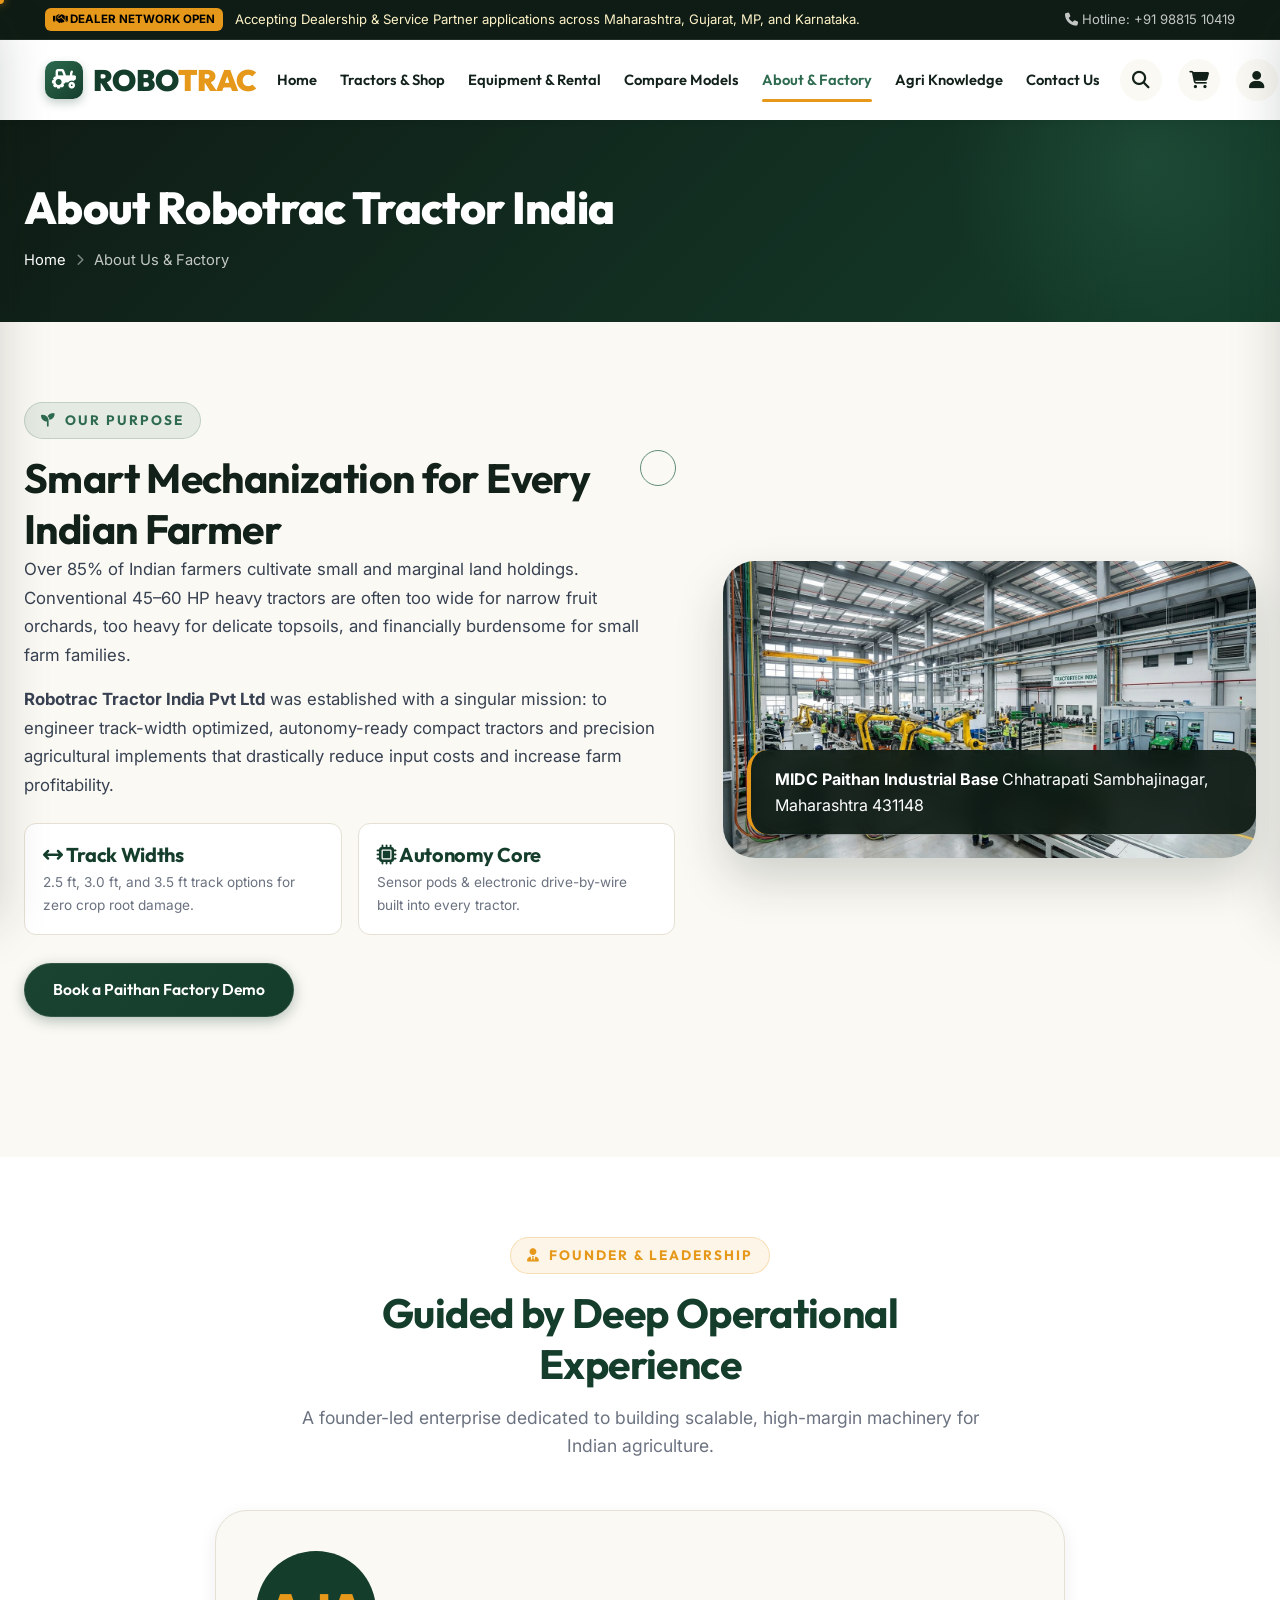
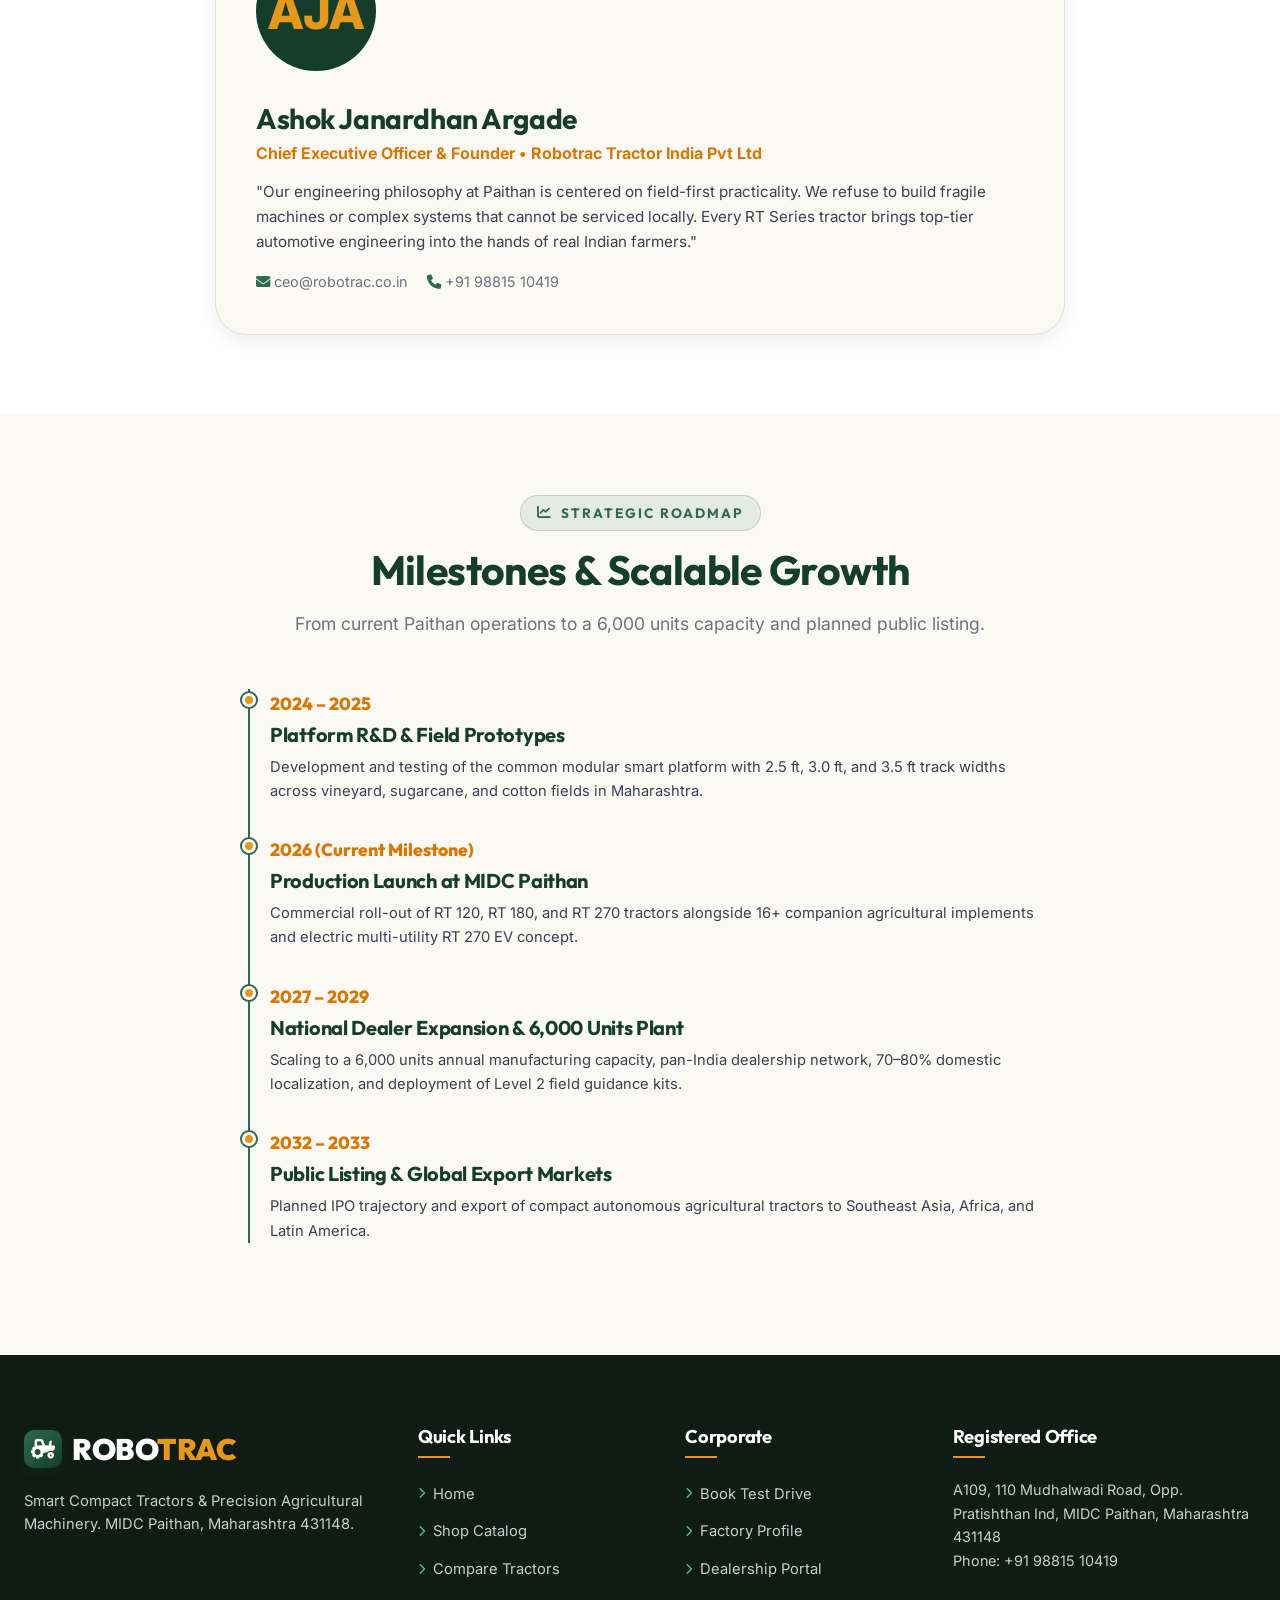
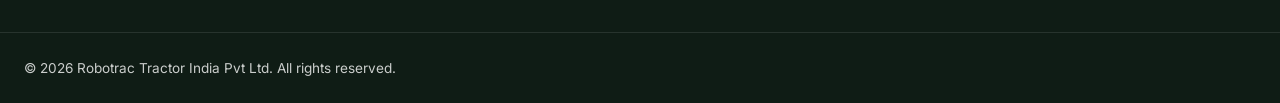
==== commit decc49f6: "Convert all images to WebP, remove legacy formats, and display 6 flagship tractor models on homepage" ====
--- a/about.html
+++ b/about.html
@@ -97,7 +97,7 @@
         </div>
 
         <div class="factory-img-frame">
-          <img src="images/factory-paithan.jpg" alt="MIDC Paithan Manufacturing Facility">
+          <img src="images/factory-paithan.webp" alt="MIDC Paithan Manufacturing Facility">
           <div class="factory-badge-over">
             <strong>MIDC Paithan Industrial Base</strong>
             <span>Chhatrapati Sambhajinagar, Maharashtra 431148</span>
--- a/css/components.css
+++ b/css/components.css
@@ -355,7 +355,7 @@
   left: 0;
   width: 100%;
   height: 100%;
-  background-image: url('../images/hero-tractor-banner.jpg');
+  background-image: url('../images/hero-tractor-banner.webp');
   background-size: cover;
   background-position: center;
   opacity: 0.35;
